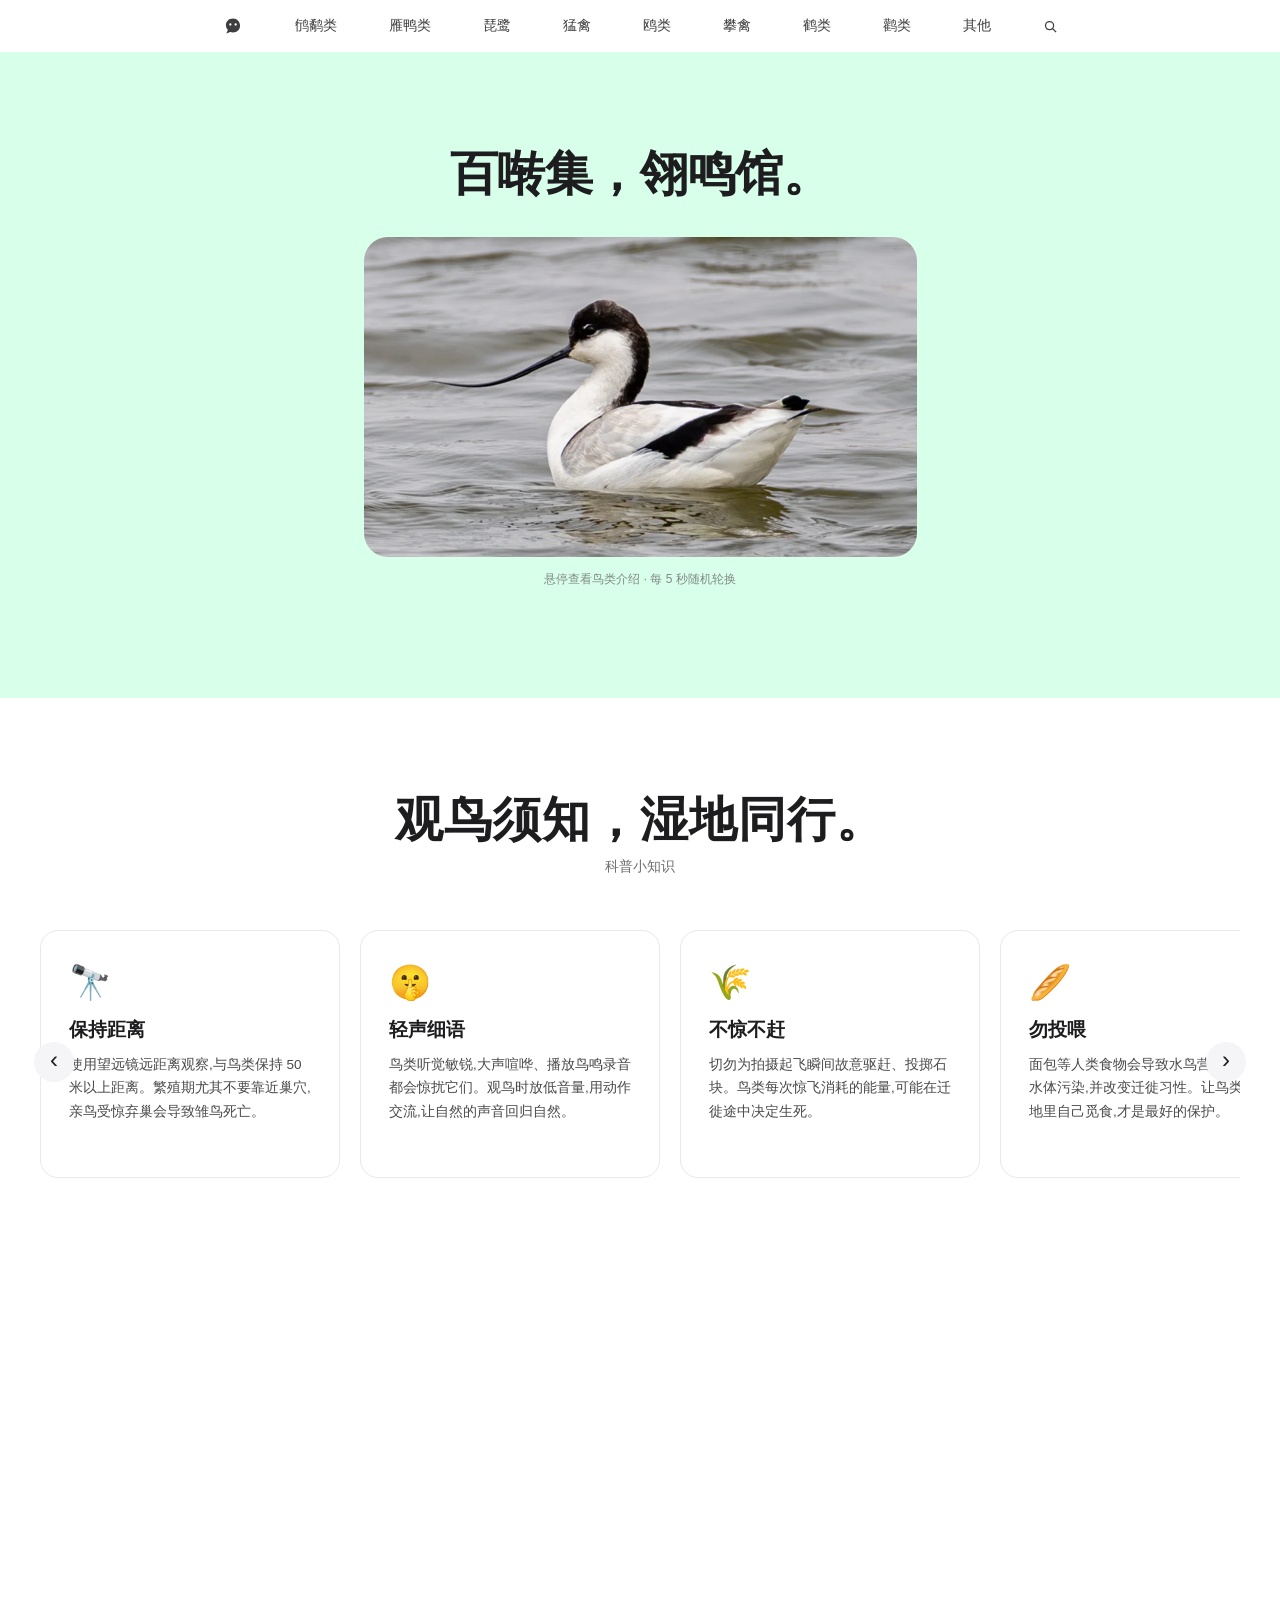
==== index.html @ caaaf02c "新功能:科普卡片可点击跳转,8 个苹果风格详情页 - 每张科普卡片独立详情页(tips/),苹果官网式设计:   深色渐变 Hero、数据卡片、滚动渐显大字陈述、   应该做/不要做对照、相关鸟种展示" ====
<!DOCTYPE html>
<html lang="zh-CN">
<head>
    <meta charset="UTF-8">
    <meta name="viewport" content="width=device-width, initial-scale=1.0">
    <title>翎鸣馆 - 鸟类图鉴</title>
    <link rel="stylesheet" href="style.css">
</head>
<body>
    <!-- 顶部导航:logo(回主页) + 各分类下拉栏 + 搜索 -->
    <nav class="nav">
        <ul class="nav-list">
            <li class="nav-logo">
                <a href="#" id="homeLink" aria-label="回到主页">
                    <svg viewBox="0 0 24 24" width="20" height="20" fill="currentColor" aria-hidden="true">
                        <path d="M12 3C7 3 3.5 6.5 3.5 11c0 2.2.9 4.1 2.4 5.5L4 21l4.6-1.8c1.1.4 2.2.6 3.4.6 5 0 8.5-3.5 8.5-8S17 3 12 3zm-3.2 8.6a1.4 1.4 0 1 1 0-2.8 1.4 1.4 0 0 1 0 2.8zm6.4 0a1.4 1.4 0 1 1 0-2.8 1.4 1.4 0 0 1 0 2.8z"/>
                    </svg>
                </a>
            </li>
            <li class="nav-item has-drop">
                <a href="#">鸻鹬类</a>
                <div class="drop">
                    <div class="drop-cat">鸻形目小型涉禽 · 54 种</div>
                    <a href="#" class="drop-link" data-bird="反嘴鹬">反嘴鹬</a>
                    <a href="#" class="drop-link" data-bird="凤头麦鸡">凤头麦鸡</a>
                </div>
            </li>
            <li class="nav-item has-drop">
                <a href="#">雁鸭类</a>
                <div class="drop">
                    <div class="drop-cat">雁形目鸭科游禽 · 35 种</div>
                    <a href="#" class="drop-link" data-bird="斑头秋沙鸭">斑头秋沙鸭</a>
                    <a href="#" class="drop-link" data-bird="罗纹鸭">罗纹鸭</a>
                    <a href="#" class="drop-link" data-bird="琵嘴鸭">琵嘴鸭</a>
                    <a href="#" class="drop-link" data-bird="小天鹅">小天鹅</a>
                    <a href="#" class="drop-link" data-bird="中华秋沙鸭">中华秋沙鸭</a>
                    <a href="#" class="drop-link" data-bird="花脸鸭">花脸鸭</a>
                    <a href="#" class="drop-link" data-bird="斑嘴鸭">斑嘴鸭</a>
                </div>
            </li>
            <li class="nav-item has-drop">
                <a href="#">琵鹭</a>
                <div class="drop">
                    <div class="drop-cat">鹮科琵鹭属涉禽</div>
                    <a href="#" class="drop-link" data-bird="白琵鹭">白琵鹭</a>
                    <a href="#" class="drop-link" data-bird="黑脸琵鹭">黑脸琵鹭</a>
                </div>
            </li>
            <li class="nav-item has-drop">
                <a href="#">猛禽</a>
                <div class="drop">
                    <div class="drop-cat">隼形目 / 鸮形目掠食性鸟类</div>
                    <a href="#" class="drop-link" data-bird="白腹鹞">白腹鹞</a>
                    <a href="#" class="drop-link" data-bird="黑翅鸢">黑翅鸢</a>
                    <a href="#" class="drop-link" data-bird="红隼">红隼</a>
                </div>
            </li>
            <li class="nav-item has-drop">
                <a href="#">鸥类</a>
                <div class="drop">
                    <div class="drop-cat">鸻形目鸥科 · 18 种</div>
                    <a href="#" class="drop-link" data-bird="海鸥">海鸥</a>
                </div>
            </li>
            <li class="nav-item has-drop">
                <a href="#">攀禽</a>
                <div class="drop">
                    <div class="drop-cat">对趾型足鸟类</div>
                    <a href="#" class="drop-link" data-bird="斑鱼狗">斑鱼狗</a>
                </div>
            </li>
            <li class="nav-item has-drop">
                <a href="#">鹤类</a>
                <div class="drop">
                    <div class="drop-cat">鹤形目鹤科大型涉禽 · 6 种</div>
                    <a href="#" class="drop-link" data-bird="白头鹤">白头鹤</a>
                    <a href="#" class="drop-link" data-bird="灰鹤">灰鹤</a>
                </div>
            </li>
            <li class="nav-item has-drop">
                <a href="#">鹳类</a>
                <div class="drop">
                    <div class="drop-cat">鹳形目鹳科大型涉禽</div>
                    <a href="#" class="drop-link" data-bird="东方白鹳">东方白鹳</a>
                    <a href="#" class="drop-link" data-bird="卷羽鹈鹕">卷羽鹈鹕</a>
                </div>
            </li>
            <li class="nav-item has-drop">
                <a href="#">其他</a>
                <div class="drop">
                    <div class="drop-cat">其他常见鸟类</div>
                    <a href="#" class="drop-link" data-bird="草鹭">草鹭</a>
                    <a href="#" class="drop-link" data-bird="震旦鸦雀">震旦鸦雀</a>
                    <a href="#" class="drop-link" data-bird="黄鹡鸰">黄鹡鸰</a>
                    <a href="#" class="drop-link" data-bird="栗耳鹀">栗耳鹀</a>
                    <a href="#" class="drop-link" data-bird="珠颈斑鸠">珠颈斑鸠</a>
                </div>
            </li>
            <li class="nav-search" id="navSearch">
                <a href="#" aria-label="搜索">
                    <svg viewBox="0 0 24 24" width="15" height="15" fill="none" stroke="currentColor" stroke-width="2" aria-hidden="true">
                        <circle cx="10.5" cy="10.5" r="6.5"/>
                        <line x1="15.5" y1="15.5" x2="21" y2="21"/>
                    </svg>
                </a>
                <div class="search-panel" id="searchPanel">
                    <input type="text" id="searchInput" placeholder="输入鸟名或拼音,如:红隼 / hongsun" autocomplete="off">
                    <div class="search-results" id="searchResults"></div>
                </div>
            </li>
        </ul>
    </nav>

    <!-- Hero:薄荷绿背景 + 标题 + 随机轮换鸟图 -->
    <section class="hero main-content">
        <h1 class="hero-title">百啭集，翎鸣馆。</h1>
        <div class="hero-figure" id="heroFigure">
            <div class="fig-wrap" id="figWrap">
                <img src="" alt="随机轮换的鸟类照片" class="hero-img" id="heroImg">
                <div class="hero-overlay">
                    <p class="bird-name" id="birdName"></p>
                    <p class="bird-latin" id="birdLatin"></p>
                    <p class="bird-desc" id="birdDesc"></p>
                    <p class="bird-call" id="birdCall"></p>
                    <button class="bird-audio" id="birdAudioBtn" hidden>▶ 播放叫声</button>
                </div>
            </div>
            <p class="hero-hint">悬停查看鸟类介绍 · 每 5 秒随机轮换</p>
        </div>
    </section>

    <!-- 科普小知识横向卡片轮播 -->
    <section class="tips main-content">
        <h2 class="tips-title">观鸟须知，湿地同行。</h2>
        <p class="tips-sub">科普小知识</p>
        <div class="tips-carousel-wrap">
            <button class="tips-btn tips-prev" id="tipsPrev" aria-label="上一张">‹</button>
            <div class="tips-carousel" id="tipsCarousel">
                <article class="tip-card" data-tip="distance" tabindex="0" role="link" aria-label="了解保持距离">
                    <div class="tip-emoji">🔭</div>
                    <h3>保持距离</h3>
                    <p>使用望远镜远距离观察,与鸟类保持 50 米以上距离。繁殖期尤其不要靠近巢穴,亲鸟受惊弃巢会导致雏鸟死亡。</p>
                </article>
                <article class="tip-card" data-tip="quiet" tabindex="0" role="link" aria-label="了解轻声细语">
                    <div class="tip-emoji">🤫</div>
                    <h3>轻声细语</h3>
                    <p>鸟类听觉敏锐,大声喧哗、播放鸟鸣录音都会惊扰它们。观鸟时放低音量,用动作交流,让自然的声音回归自然。</p>
                </article>
                <article class="tip-card" data-tip="no-chase" tabindex="0" role="link" aria-label="了解不惊不赶">
                    <div class="tip-emoji">🌾</div>
                    <h3>不惊不赶</h3>
                    <p>切勿为拍摄起飞瞬间故意驱赶、投掷石块。鸟类每次惊飞消耗的能量,可能在迁徙途中决定生死。</p>
                </article>
                <article class="tip-card" data-tip="no-feed" tabindex="0" role="link" aria-label="了解勿投喂">
                    <div class="tip-emoji">🥖</div>
                    <h3>勿投喂</h3>
                    <p>面包等人类食物会导致水鸟营养不良、水体污染,并改变迁徙习性。让鸟类在湿地里自己觅食,才是最好的保护。</p>
                </article>
                <article class="tip-card" data-tip="habitat" tabindex="0" role="link" aria-label="了解守护栖息地">
                    <div class="tip-emoji">🌸</div>
                    <h3>守护栖息地</h3>
                    <p>湿地是"地球之肾",全球超 40% 鸟类依赖湿地生存。不进入封闭保育区、不采摘水生植物、不留垃圾,栖息地安好,鸟才有家。</p>
                </article>
                <article class="tip-card" data-tip="flash" tabindex="0" role="link" aria-label="了解闪光灯慎用">
                    <div class="tip-emoji">📷</div>
                    <h3>闪光灯慎用</h3>
                    <p>夜间或昏暗环境对夜行性鸟类慎用闪光灯,强光会暂时致盲鸟类,使其撞上障碍物或被天敌捕获。</p>
                </article>
                <article class="tip-card" data-tip="timing" tabindex="0" role="link" aria-label="了解选对时间">
                    <div class="tip-emoji">📅</div>
                    <h3>选对时间</h3>
                    <p>清晨日出后与傍晚日落前是观鸟黄金时段,鸟类觅食活跃。东滩湿地春秋两季候鸟迁徙过境,种类最丰富。</p>
                </article>
                <article class="tip-card" data-tip="record" tabindex="0" role="link" aria-label="了解记录分享">
                    <div class="tip-emoji">📚</div>
                    <h3>记录分享</h3>
                    <p>随身携带图鉴或记录 App,记下鸟种、数量与环境。公民观鸟记录是科研保护的重要数据来源,你的每一次记录都有价值。</p>
                </article>
            </div>
            <button class="tips-btn tips-next" id="tipsNext" aria-label="下一张">›</button>
        </div>
    </section>

    <main class="content">
    </main>

    <script src="script.js"></script>
</body>
</html>
---- style.css ----
/* ===== 全局 ===== */
* {
    margin: 0;
    padding: 0;
    box-sizing: border-box;
}

body {
    font-family: "SF Pro Display", "SF Pro SC", "Helvetica Neue", "PingFang SC", "Microsoft YaHei", sans-serif;
    background: #fff;
    color: #1d1d1f;
    -webkit-font-smoothing: antialiased;
}

ul {
    list-style: none;
}

a {
    text-decoration: none;
    color: inherit;
}

/* ===== 顶部导航 ===== */
.nav {
    background: #fff;
    position: sticky;
    top: 0;
    z-index: 100;
    height: 52px;
    display: flex;
    align-items: center;
    justify-content: center;
}

.nav-list {
    display: flex;
    align-items: center;
    gap: 0;
    height: 100%;
}

.nav-list li a {
    display: flex;
    align-items: center;
    padding: 0 26px;
    height: 100%;
    font-size: 14px;
    color: #1d1d1f;
    opacity: 0.85;
    transition: opacity 0.2s;
    white-space: nowrap;
}

.nav-list li a:hover {
    opacity: 1;
}

.nav-logo a {
    padding: 0 22px;
}

.nav-logo svg {
    display: block;
}

.nav-search a {
    padding: 0 20px;
}

/* ===== 鸟种搜索面板 ===== */
.nav-search {
    position: relative;
}

.search-panel {
    position: absolute;
    top: 100%;
    right: 0;
    width: 320px;
    background: rgba(255, 255, 255, 0.92);
    backdrop-filter: blur(20px);
    -webkit-backdrop-filter: blur(20px);
    border-radius: 0 0 18px 18px;
    box-shadow: 0 12px 32px rgba(0, 0, 0, 0.12);
    opacity: 0;
    visibility: hidden;
    transform: translateY(-8px);
    pointer-events: none;
    transition: opacity 0.3s ease, transform 0.3s ease, visibility 0.3s ease;
    overflow: hidden;
    z-index: 60;
}

.nav-search.open .search-panel {
    opacity: 1;
    visibility: visible;
    transform: translateY(0);
    pointer-events: auto;
}

.search-panel input {
    width: 100%;
    box-sizing: border-box;
    border: none;
    outline: none;
    padding: 14px 18px;
    font-size: 14px;
    font-family: inherit;
    color: #1d1d1f;
    background: transparent;
    border-bottom: 1px solid rgba(0, 0, 0, 0.08);
}

.search-panel input::placeholder {
    color: #86868b;
    font-size: 12px;
}

.search-results {
    max-height: 320px;
    overflow-y: auto;
    padding: 6px;
}

.search-link {
    display: flex;
    align-items: center;
    gap: 12px;
    padding: 8px 12px;
    border-radius: 10px;
    text-decoration: none;
    color: #1d1d1f;
    font-size: 14px;
    transition: background 0.2s ease;
}

.search-link:hover {
    background: #d8ffea;
}

.search-link img {
    width: 44px;
    height: 44px;
    object-fit: cover;
    border-radius: 8px;
    background: #f5f5f7;
}

.search-link em {
    display: block;
    font-style: italic;
    font-size: 11px;
    color: #86868b;
    font-weight: 400;
    margin-top: 1px;
}

.search-empty {
    padding: 18px;
    text-align: center;
    font-size: 12px;
    color: #86868b;
}

/* 触屏/小屏:面板右对齐不超出屏幕 */
@media (max-width: 640px) {
    .search-panel {
        width: 86vw;
        right: -40px;
    }
}

/* ===== 导航下拉栏 ===== */
.nav-item {
    position: relative;
}

/* 打开下拉栏时给主页内容加高斯模糊 */
body.dropdown-open .main-content {
    filter: blur(14px);
}

.main-content {
    transition: filter 0.35s ease;
}

.drop {
    position: absolute;
    top: 100%;
    left: 50%;
    /* 下拉动画:从上方缩放弹出 + 弹性缓动 */
    transform: translateX(-50%) translateY(-10px) scaleY(0.9);
    transform-origin: top center;
    background: #fff;
    border-radius: 14px;
    box-shadow: 0 12px 40px rgba(0, 0, 0, 0.14);
    min-width: 168px;
    padding: 10px 6px;
    opacity: 0;
    visibility: hidden;
    transition: opacity 0.32s cubic-bezier(0.34, 1.56, 0.64, 1),
                transform 0.32s cubic-bezier(0.34, 1.56, 0.64, 1),
                visibility 0.32s;
    z-index: 200;
    text-align: left;
}

.nav-item:hover .drop,
.nav-item:focus-within .drop {
    opacity: 1;
    visibility: visible;
    transform: translateX(-50%) translateY(6px) scaleY(1);
}

.drop-cat {
    font-size: 11px;
    color: #6e6e73;
    padding: 6px 14px 8px;
    border-bottom: 1px solid #e8e8ed;
    margin-bottom: 6px;
    white-space: nowrap;
}

.drop-link {
    display: block;
    padding: 8px 14px;
    font-size: 13px;
    color: #1d1d1f;
    border-radius: 8px;
    transition: background 0.15s, color 0.15s;
    white-space: nowrap;
}

/* 下拉展开时菜单项逐个错落淡入 */
.nav-item:hover .drop-link,
.nav-item:focus-within .drop-link {
    animation: dropItemIn 0.4s cubic-bezier(0.34, 1.56, 0.64, 1) both;
}
.nav-item:hover .drop-link:nth-child(2),
.nav-item:focus-within .drop-link:nth-child(2) { animation-delay: 0.05s; }
.nav-item:hover .drop-link:nth-child(3),
.nav-item:focus-within .drop-link:nth-child(3) { animation-delay: 0.1s; }
.nav-item:hover .drop-link:nth-child(4),
.nav-item:focus-within .drop-link:nth-child(4) { animation-delay: 0.15s; }
.nav-item:hover .drop-link:nth-child(5),
.nav-item:focus-within .drop-link:nth-child(5) { animation-delay: 0.2s; }
.nav-item:hover .drop-link:nth-child(6),
.nav-item:focus-within .drop-link:nth-child(6) { animation-delay: 0.25s; }
.nav-item:hover .drop-link:nth-child(7),
.nav-item:focus-within .drop-link:nth-child(7) { animation-delay: 0.3s; }

@keyframes dropItemIn {
    from {
        opacity: 0;
        transform: translateY(-6px);
    }
    to {
        opacity: 1;
        transform: translateY(0);
    }
}

.drop-link:hover {
    background: #d8ffea;
    color: #1d7a4a;
    text-decoration: none;
}

/* ===== 科普小知识横向卡片轮播 ===== */
.tips {
    padding: 90px 0 110px;
    overflow: hidden;
}

.tips-title {
    text-align: center;
    font-size: clamp(30px, 4.5vw, 48px);
    font-weight: 700;
    letter-spacing: 0.02em;
    margin-bottom: 6px;
}

.tips-sub {
    text-align: center;
    font-size: 14px;
    color: #6e6e73;
    margin-bottom: 44px;
}

.tips-carousel-wrap {
    position: relative;
    max-width: 1200px;
    margin: 0 auto;
}

.tips-carousel {
    display: flex;
    gap: 20px;
    overflow-x: auto;
    scroll-snap-type: x mandatory;
    scroll-behavior: smooth;
    padding: 10px 48px 26px;
    scrollbar-width: none; /* Firefox */
    -webkit-overflow-scrolling: touch;
}

.tips-carousel::-webkit-scrollbar {
    display: none;
}

.tip-card {
    scroll-snap-align: start;
    flex: 0 0 300px;
    background: #fff;
    border: 1px solid #e8e8ed;
    border-radius: 18px;
    padding: 34px 28px 30px;
    transition: transform 0.35s ease, box-shadow 0.35s ease, border-color 0.35s ease;
    /* 兜底:emoji 动画无论如何不会超出卡片 */
    overflow: hidden;
    cursor: pointer;
    position: relative;
}

/* 可点击提示:右下角"了解更多 ›" */
.tip-card::after {
    content: "了解更多 ›";
    position: absolute;
    right: 22px;
    bottom: 18px;
    font-size: 12px;
    color: #06c;
    opacity: 0;
    transform: translateX(6px);
    transition: opacity 0.3s ease, transform 0.3s ease;
}

.tip-card:hover::after,
.tip-card.active::after {
    opacity: 1;
    transform: translateX(0);
}

.tip-card:hover {
    transform: translateY(-6px);
    box-shadow: 0 18px 44px rgba(0, 0, 0, 0.10);
    border-color: #b8ecc9;
}

.tip-emoji {
    font-size: 34px;
    line-height: 1;
    margin-bottom: 18px;
}

.tip-card h3 {
    font-size: 19px;
    font-weight: 600;
    margin-bottom: 10px;
    color: #1d1d1f;
}

.tip-card p {
    font-size: 13.5px;
    line-height: 1.75;
    color: #494949;
}

/* 所有科普卡片:悬停时 emoji 右移变大,标题左移变大 400ms */
/* :hover 与 .active(JS驱动)双通道,确保效果必触发 */
.tip-card h3 {
    transition: transform 0.4s ease;
    transform-origin: left center;
}

.tip-card:hover h3,
.tip-card.active h3 {
    transform: translateX(-14px) scale(1.3);
}

.tip-emoji {
    font-size: 34px;
    line-height: 1;
    margin-bottom: 18px;
    transition: transform 0.4s ease, font-size 0.4s ease;
    display: inline-block;
}

.tip-card:hover .tip-emoji,
.tip-card.active .tip-emoji {
    /* 右移+放大,留足字形余量,绝不超出卡片(卡片另有 overflow:hidden 兜底) */
    transform: translateX(140px) scale(1.35);
}

/* 左右切换按钮 */
.tips-btn {
    position: absolute;
    top: 50%;
    transform: translateY(-50%);
    width: 40px;
    height: 40px;
    border-radius: 50%;
    border: none;
    background: #f5f5f7;
    color: #1d1d1f;
    font-size: 24px;
    line-height: 1;
    cursor: pointer;
    z-index: 10;
    transition: background 0.2s, color 0.2s, transform 0.2s;
    display: flex;
    align-items: center;
    justify-content: center;
    padding-bottom: 4px;
}

.tips-btn:hover {
    background: #d8ffea;
    color: #1d7a4a;
}

.tips-prev {
    left: -6px;
}

.tips-next {
    right: -6px;
}

/* ===== Hero:薄荷绿区块 ===== */
.hero {
    background: #d8ffea;
    text-align: center;
    padding: 96px 24px 110px;
    overflow: hidden;
}

.hero-title {
    font-size: clamp(32px, 4.4vw, 48px);
    font-weight: 600;
    letter-spacing: -0.01em;
    line-height: 1.1;
    color: #1d1d1f;
}

.hero-figure {
    margin-top: 36px;
    display: flex;
    flex-direction: column;
    align-items: center;
    position: relative;
}

.hero-img {
    width: clamp(260px, 34vw, 400px);
    height: auto;
    /* 完整显示整只鸟,不裁切 */
    object-fit: contain;
    display: block;
    border-radius: 24px;
    transition: transform 0.5s ease, opacity 0.5s ease;
    /* 淡入淡出轮换 */
    opacity: 0;
    background: #fff;
}

.hero-img.loaded {
    opacity: 1;
}

/* ===== 悬停特效:放大 + 降透明度 + 显示介绍 ===== */
.hero-figure .fig-wrap {
    position: relative;
    /* 放大留白:给 scale 留出空间,鸟头/尾不会被裁 */
    padding: 16px;
    margin: -16px;
    cursor: pointer;
}

.fig-wrap .hero-img {
    width: 100%;
}

.fig-wrap:hover .hero-img {
    transform: scale(1.08);
    opacity: 0.25;
}

.hero-overlay {
    position: absolute;
    inset: 0;
    display: flex;
    flex-direction: column;
    justify-content: center;
    align-items: center;
    /* 四边等距 */
    padding: 22px;
    text-align: center;
    opacity: 0;
    transition: opacity 0.45s ease;
    pointer-events: none;
}

.fig-wrap:hover .hero-overlay {
    opacity: 1;
}

.bird-name {
    font-size: 20px;
    font-weight: 600;
    color: #1d1d1f;
}

.bird-latin {
    font-size: 11px;
    font-style: italic;
    color: #6e6e73;
    margin-top: 2px;
}

.bird-desc {
    font-size: 12px;
    color: #3a3a3c;
    line-height: 1.5;
    margin-top: 10px;
}

.bird-call {
    margin-top: 10px;
    font-size: 12px;
    font-weight: 600;
    color: #1d7a4a;
    background: rgba(255, 255, 255, 0.75);
    border-radius: 999px;
    padding: 4px 12px;
    white-space: nowrap;
}

.bird-audio {
    margin-top: 10px;
    font-size: 12px;
    font-weight: 600;
    color: #fff;
    background: #1d7a4a;
    border: none;
    border-radius: 999px;
    padding: 5px 16px;
    cursor: pointer;
    pointer-events: auto;
    transition: background 0.2s;
    white-space: nowrap;
}

.bird-audio:hover {
    background: #16603b;
}

.hero-hint {
    margin-top: 14px;
    font-size: 12px;
    color: #6e6e73;
    opacity: 0.8;
}

/* ===== 下方内容区(当前留白) ===== */
.content {
    background: #fff;
    min-height: 300px;
}

/* ===== 响应式 ===== */
@media (max-width: 900px) {
    .nav-list li a {
        padding: 0 14px;
        font-size: 12px;
    }

    .nav-logo a {
        padding: 0 10px;
    }
}

/* 触屏设备:无 hover,改为点按图片展开/收起介绍浮层 */
@media (hover: none) {
    .fig-wrap.touched .hero-img {
        transform: scale(1.08);
        opacity: 0.25;
    }

    .fig-wrap.touched .hero-overlay {
        opacity: 1;
        pointer-events: auto;
    }
}

@media (max-width: 640px) {
    /* 小屏收纳部分导航项 */
    .nav-list li:nth-child(n+7):nth-child(-n+10) {
        display: none;
    }

    .hero {
        padding: 64px 20px 72px;
    }
}
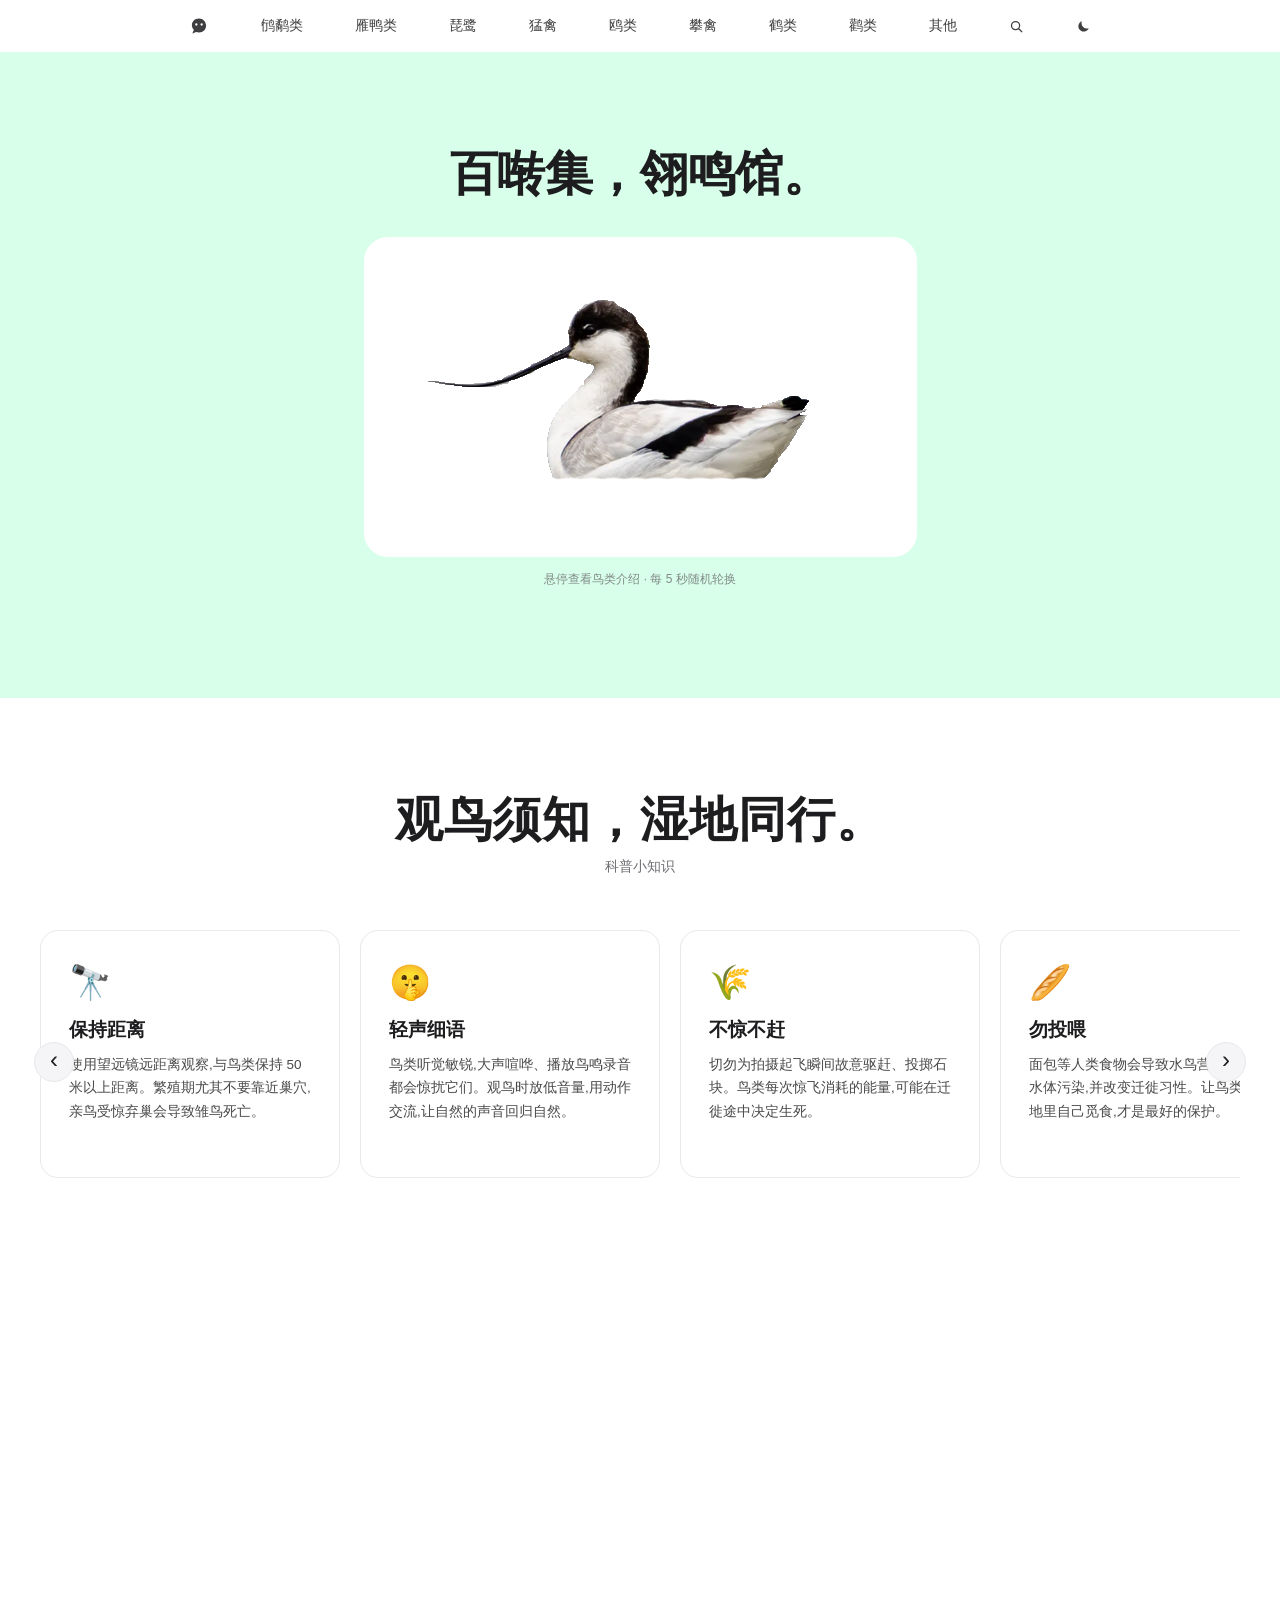
==== commit cbbaa223: "新功能:暗色模式一键切换 - 导航栏新增月亮/太阳图标按钮,点击切换深浅配色 - 颜色全部抽成 CSS 变量:暗色下深底#1b1b1f+深绿hero+暗卡片 - 首次访问跟随系统 prefers-co" ====
--- a/index.html
+++ b/index.html
@@ -4,6 +4,7 @@
     <meta charset="UTF-8">
     <meta name="viewport" content="width=device-width, initial-scale=1.0">
     <title>翎鸣馆 - 鸟类图鉴</title>
+    <meta name="color-scheme" content="light dark">
     <link rel="stylesheet" href="style.css">
 </head>
 <body>
@@ -107,6 +108,17 @@
                     <input type="text" id="searchInput" placeholder="输入鸟名或拼音,如:红隼 / hongsun" autocomplete="off">
                     <div class="search-results" id="searchResults"></div>
                 </div>
+            </li>
+            <li class="nav-theme">
+                <a href="#" id="themeToggle" aria-label="切换深浅配色">
+                    <svg class="icon-moon" viewBox="0 0 24 24" width="15" height="15" fill="currentColor" aria-hidden="true">
+                        <path d="M20.3 14.6A8.5 8.5 0 0 1 9.4 3.7 8.5 8.5 0 1 0 20.3 14.6z"/>
+                    </svg>
+                    <svg class="icon-sun" viewBox="0 0 24 24" width="15" height="15" fill="none" stroke="currentColor" stroke-width="2" aria-hidden="true">
+                        <circle cx="12" cy="12" r="4"/>
+                        <path d="M12 2v2m0 16v2M4.9 4.9l1.4 1.4m11.4 11.4 1.4 1.4M2 12h2m16 0h2M4.9 19.1l1.4-1.4M17.7 6.3l1.4-1.4"/>
+                    </svg>
+                </a>
             </li>
         </ul>
     </nav>
--- a/style.css
+++ b/style.css
@@ -7,9 +7,55 @@
 
 body {
     font-family: "SF Pro Display", "SF Pro SC", "Helvetica Neue", "PingFang SC", "Microsoft YaHei", sans-serif;
-    background: #fff;
-    color: #1d1d1f;
+    background: var(--bg);
+    color: var(--text);
     -webkit-font-smoothing: antialiased;
+    transition: background 0.35s ease, color 0.35s ease;
+}
+
+/* ===== 深浅配色变量(暗色模式一键切换) ===== */
+body {
+    --bg: #fff;
+    --text: #1d1d1f;
+    --text-2: #494949;
+    --text-3: #6e6e73;
+    --text-dim: #86868b;
+    --card: #fff;
+    --card-border: #e8e8ed;
+    --hero-bg: #d8ffea;
+    --accent: #06c;
+    --green: #1d7a4a;
+    --green-bg: #d8ffea;
+    --green-bg-hover: #c2f5d8;
+    --chip-bg: rgba(255, 255, 255, 0.75);
+    --panel-bg: rgba(255, 255, 255, 0.92);
+    --input-border: rgba(0, 0, 0, 0.08);
+    --btn-bg: #f5f5f7;
+    --img-bg: #fff;
+    --shadow: rgba(0, 0, 0, 0.12);
+    color-scheme: light;
+}
+
+body.dark {
+    --bg: #1b1b1f;
+    --text: #f5f5f7;
+    --text-2: #d6d6da;
+    --text-3: #a1a1a6;
+    --text-dim: #86868b;
+    --card: #2a2a30;
+    --card-border: #3a3a40;
+    --hero-bg: #123528;
+    --accent: #4aa8ff;
+    --green: #5ee39a;
+    --green-bg: #1d4a35;
+    --green-bg-hover: #256046;
+    --chip-bg: rgba(20, 40, 30, 0.8);
+    --panel-bg: rgba(38, 38, 44, 0.94);
+    --input-border: rgba(255, 255, 255, 0.12);
+    --btn-bg: #3a3a40;
+    --img-bg: #2a2a30;
+    --shadow: rgba(0, 0, 0, 0.5);
+    color-scheme: dark;
 }
 
 ul {
@@ -23,7 +69,7 @@
 
 /* ===== 顶部导航 ===== */
 .nav {
-    background: #fff;
+    background: var(--bg);
     position: sticky;
     top: 0;
     z-index: 100;
@@ -46,7 +92,7 @@
     padding: 0 26px;
     height: 100%;
     font-size: 14px;
-    color: #1d1d1f;
+    color: var(--text);
     opacity: 0.85;
     transition: opacity 0.2s;
     white-space: nowrap;
@@ -78,11 +124,11 @@
     top: 100%;
     right: 0;
     width: 320px;
-    background: rgba(255, 255, 255, 0.92);
+    background: var(--panel-bg);
     backdrop-filter: blur(20px);
     -webkit-backdrop-filter: blur(20px);
     border-radius: 0 0 18px 18px;
-    box-shadow: 0 12px 32px rgba(0, 0, 0, 0.12);
+    box-shadow: 0 12px 32px var(--shadow);
     opacity: 0;
     visibility: hidden;
     transform: translateY(-8px);
@@ -107,13 +153,13 @@
     padding: 14px 18px;
     font-size: 14px;
     font-family: inherit;
-    color: #1d1d1f;
+    color: var(--text);
     background: transparent;
-    border-bottom: 1px solid rgba(0, 0, 0, 0.08);
+    border-bottom: 1px solid var(--input-border);
 }
 
 .search-panel input::placeholder {
-    color: #86868b;
+    color: var(--text-dim);
     font-size: 12px;
 }
 
@@ -130,13 +176,13 @@
     padding: 8px 12px;
     border-radius: 10px;
     text-decoration: none;
-    color: #1d1d1f;
+    color: var(--text);
     font-size: 14px;
     transition: background 0.2s ease;
 }
 
 .search-link:hover {
-    background: #d8ffea;
+    background: var(--green-bg);
 }
 
 .search-link img {
@@ -144,14 +190,14 @@
     height: 44px;
     object-fit: cover;
     border-radius: 8px;
-    background: #f5f5f7;
+    background: var(--img-bg);
 }
 
 .search-link em {
     display: block;
     font-style: italic;
     font-size: 11px;
-    color: #86868b;
+    color: var(--text-dim);
     font-weight: 400;
     margin-top: 1px;
 }
@@ -160,7 +206,7 @@
     padding: 18px;
     text-align: center;
     font-size: 12px;
-    color: #86868b;
+    color: var(--text-dim);
 }
 
 /* 触屏/小屏:面板右对齐不超出屏幕 */
@@ -192,9 +238,9 @@
     /* 下拉动画:从上方缩放弹出 + 弹性缓动 */
     transform: translateX(-50%) translateY(-10px) scaleY(0.9);
     transform-origin: top center;
-    background: #fff;
+    background: var(--card);
     border-radius: 14px;
-    box-shadow: 0 12px 40px rgba(0, 0, 0, 0.14);
+    box-shadow: 0 12px 40px var(--shadow);
     min-width: 168px;
     padding: 10px 6px;
     opacity: 0;
@@ -215,9 +261,9 @@
 
 .drop-cat {
     font-size: 11px;
-    color: #6e6e73;
+    color: var(--text-3);
     padding: 6px 14px 8px;
-    border-bottom: 1px solid #e8e8ed;
+    border-bottom: 1px solid var(--card-border);
     margin-bottom: 6px;
     white-space: nowrap;
 }
@@ -226,7 +272,7 @@
     display: block;
     padding: 8px 14px;
     font-size: 13px;
-    color: #1d1d1f;
+    color: var(--text);
     border-radius: 8px;
     transition: background 0.15s, color 0.15s;
     white-space: nowrap;
@@ -262,9 +308,35 @@
 }
 
 .drop-link:hover {
-    background: #d8ffea;
-    color: #1d7a4a;
+    background: var(--green-bg);
+    color: var(--green);
     text-decoration: none;
+}
+
+/* ===== 主题切换按钮 ===== */
+.nav-theme a {
+    display: flex;
+    align-items: center;
+    padding: 0 16px;
+    height: 100%;
+    opacity: 0.85;
+    transition: opacity 0.2s, transform 0.3s ease;
+}
+
+.nav-theme a:hover {
+    opacity: 1;
+    transform: rotate(-20deg);
+}
+
+/* 浅色模式显示月亮(点击进入暗色);暗色模式显示太阳 */
+.nav-theme .icon-sun { display: none; }
+
+body.dark .nav-theme .icon-moon { display: none; }
+body.dark .nav-theme .icon-sun { display: block; }
+
+/* 太阳图标悬停时旋转 */
+body.dark .nav-theme a:hover {
+    transform: rotate(90deg);
 }
 
 /* ===== 科普小知识横向卡片轮播 ===== */
@@ -284,7 +356,7 @@
 .tips-sub {
     text-align: center;
     font-size: 14px;
-    color: #6e6e73;
+    color: var(--text-3);
     margin-bottom: 44px;
 }
 
@@ -312,11 +384,11 @@
 .tip-card {
     scroll-snap-align: start;
     flex: 0 0 300px;
-    background: #fff;
-    border: 1px solid #e8e8ed;
+    background: var(--card);
+    border: 1px solid var(--card-border);
     border-radius: 18px;
     padding: 34px 28px 30px;
-    transition: transform 0.35s ease, box-shadow 0.35s ease, border-color 0.35s ease;
+    transition: transform 0.35s ease, box-shadow 0.35s ease, border-color 0.35s ease, background 0.35s ease;
     /* 兜底:emoji 动画无论如何不会超出卡片 */
     overflow: hidden;
     cursor: pointer;
@@ -330,7 +402,7 @@
     right: 22px;
     bottom: 18px;
     font-size: 12px;
-    color: #06c;
+    color: var(--accent);
     opacity: 0;
     transform: translateX(6px);
     transition: opacity 0.3s ease, transform 0.3s ease;
@@ -344,8 +416,8 @@
 
 .tip-card:hover {
     transform: translateY(-6px);
-    box-shadow: 0 18px 44px rgba(0, 0, 0, 0.10);
-    border-color: #b8ecc9;
+    box-shadow: 0 18px 44px var(--shadow);
+    border-color: var(--green);
 }
 
 .tip-emoji {
@@ -358,13 +430,13 @@
     font-size: 19px;
     font-weight: 600;
     margin-bottom: 10px;
-    color: #1d1d1f;
+    color: var(--text);
 }
 
 .tip-card p {
     font-size: 13.5px;
     line-height: 1.75;
-    color: #494949;
+    color: var(--text-2);
 }
 
 /* 所有科普卡片:悬停时 emoji 右移变大,标题左移变大 400ms */
@@ -401,9 +473,9 @@
     width: 40px;
     height: 40px;
     border-radius: 50%;
-    border: none;
-    background: #f5f5f7;
-    color: #1d1d1f;
+    border: 1px solid var(--card-border);
+    background: var(--btn-bg);
+    color: var(--text);
     font-size: 24px;
     line-height: 1;
     cursor: pointer;
@@ -416,8 +488,8 @@
 }
 
 .tips-btn:hover {
-    background: #d8ffea;
-    color: #1d7a4a;
+    background: var(--green-bg);
+    color: var(--green);
 }
 
 .tips-prev {
@@ -430,10 +502,11 @@
 
 /* ===== Hero:薄荷绿区块 ===== */
 .hero {
-    background: #d8ffea;
+    background: var(--hero-bg);
     text-align: center;
     padding: 96px 24px 110px;
     overflow: hidden;
+    transition: background 0.35s ease;
 }
 
 .hero-title {
@@ -441,7 +514,7 @@
     font-weight: 600;
     letter-spacing: -0.01em;
     line-height: 1.1;
-    color: #1d1d1f;
+    color: var(--text);
 }
 
 .hero-figure {
@@ -462,7 +535,7 @@
     transition: transform 0.5s ease, opacity 0.5s ease;
     /* 淡入淡出轮换 */
     opacity: 0;
-    background: #fff;
+    background: var(--img-bg);
 }
 
 .hero-img.loaded {
@@ -509,19 +582,19 @@
 .bird-name {
     font-size: 20px;
     font-weight: 600;
-    color: #1d1d1f;
+    color: var(--text);
 }
 
 .bird-latin {
     font-size: 11px;
     font-style: italic;
-    color: #6e6e73;
+    color: var(--text-3);
     margin-top: 2px;
 }
 
 .bird-desc {
     font-size: 12px;
-    color: #3a3a3c;
+    color: var(--text-2);
     line-height: 1.5;
     margin-top: 10px;
 }
@@ -530,8 +603,8 @@
     margin-top: 10px;
     font-size: 12px;
     font-weight: 600;
-    color: #1d7a4a;
-    background: rgba(255, 255, 255, 0.75);
+    color: var(--green);
+    background: var(--chip-bg);
     border-radius: 999px;
     padding: 4px 12px;
     white-space: nowrap;
@@ -556,16 +629,25 @@
     background: #16603b;
 }
 
+/* 暗色下播放按钮提亮 */
+body.dark .bird-audio {
+    background: #2e9e64;
+}
+
+body.dark .bird-audio:hover {
+    background: #38b874;
+}
+
 .hero-hint {
     margin-top: 14px;
     font-size: 12px;
-    color: #6e6e73;
+    color: var(--text-3);
     opacity: 0.8;
 }
 
 /* ===== 下方内容区(当前留白) ===== */
 .content {
-    background: #fff;
+    background: var(--bg);
     min-height: 300px;
 }
 
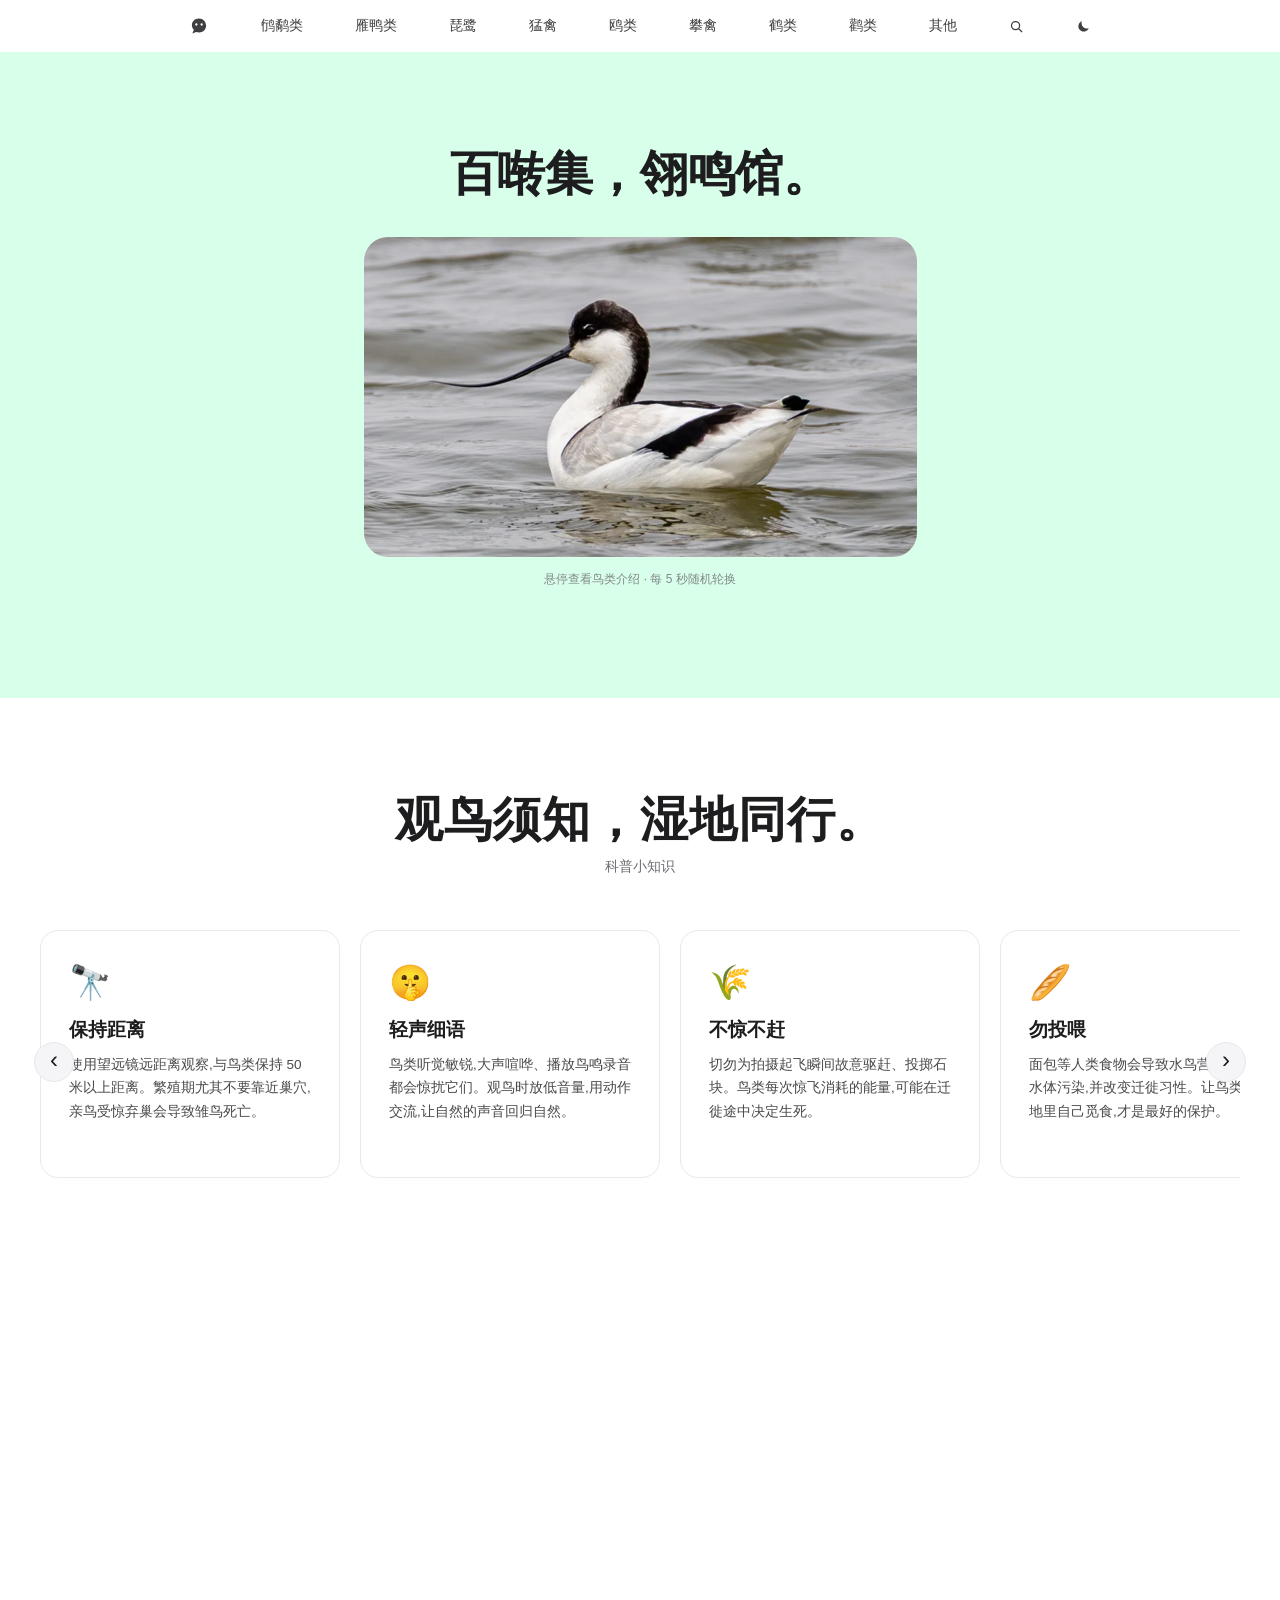
==== commit b31bc60f: "暗色模式覆盖全站:鸟种详情页+8个科普详情页接入 - 新增 theme.js 共享切换逻辑,三页通用,localStorage 偏好全站同步 - bird.html 抽 CSS 变量,暗色下深底+暗卡" ====
--- a/index.html
+++ b/index.html
@@ -196,6 +196,8 @@
     <main class="content">
     </main>
 
+    <script src="theme.js"></script>
     <script src="script.js"></script>
+    <script>initThemeToggle('themeToggle');</script>
 </body>
 </html>
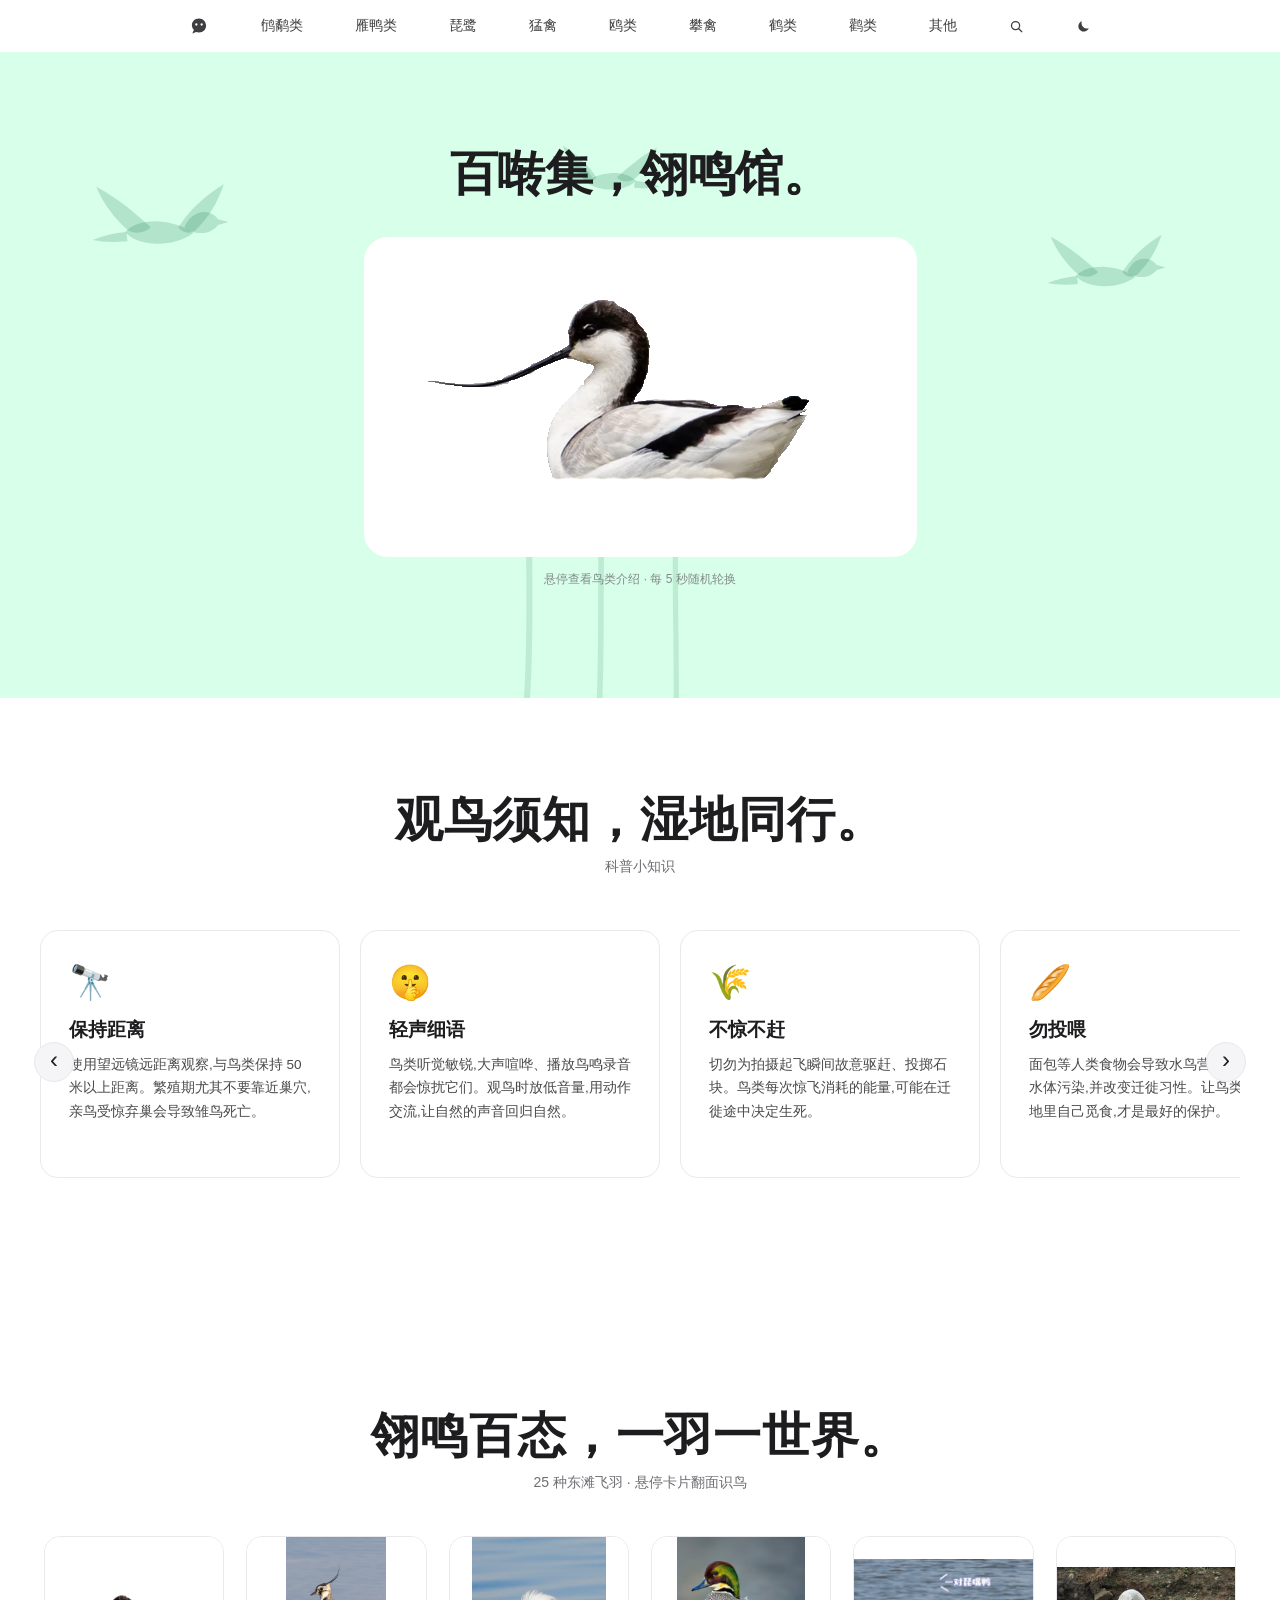
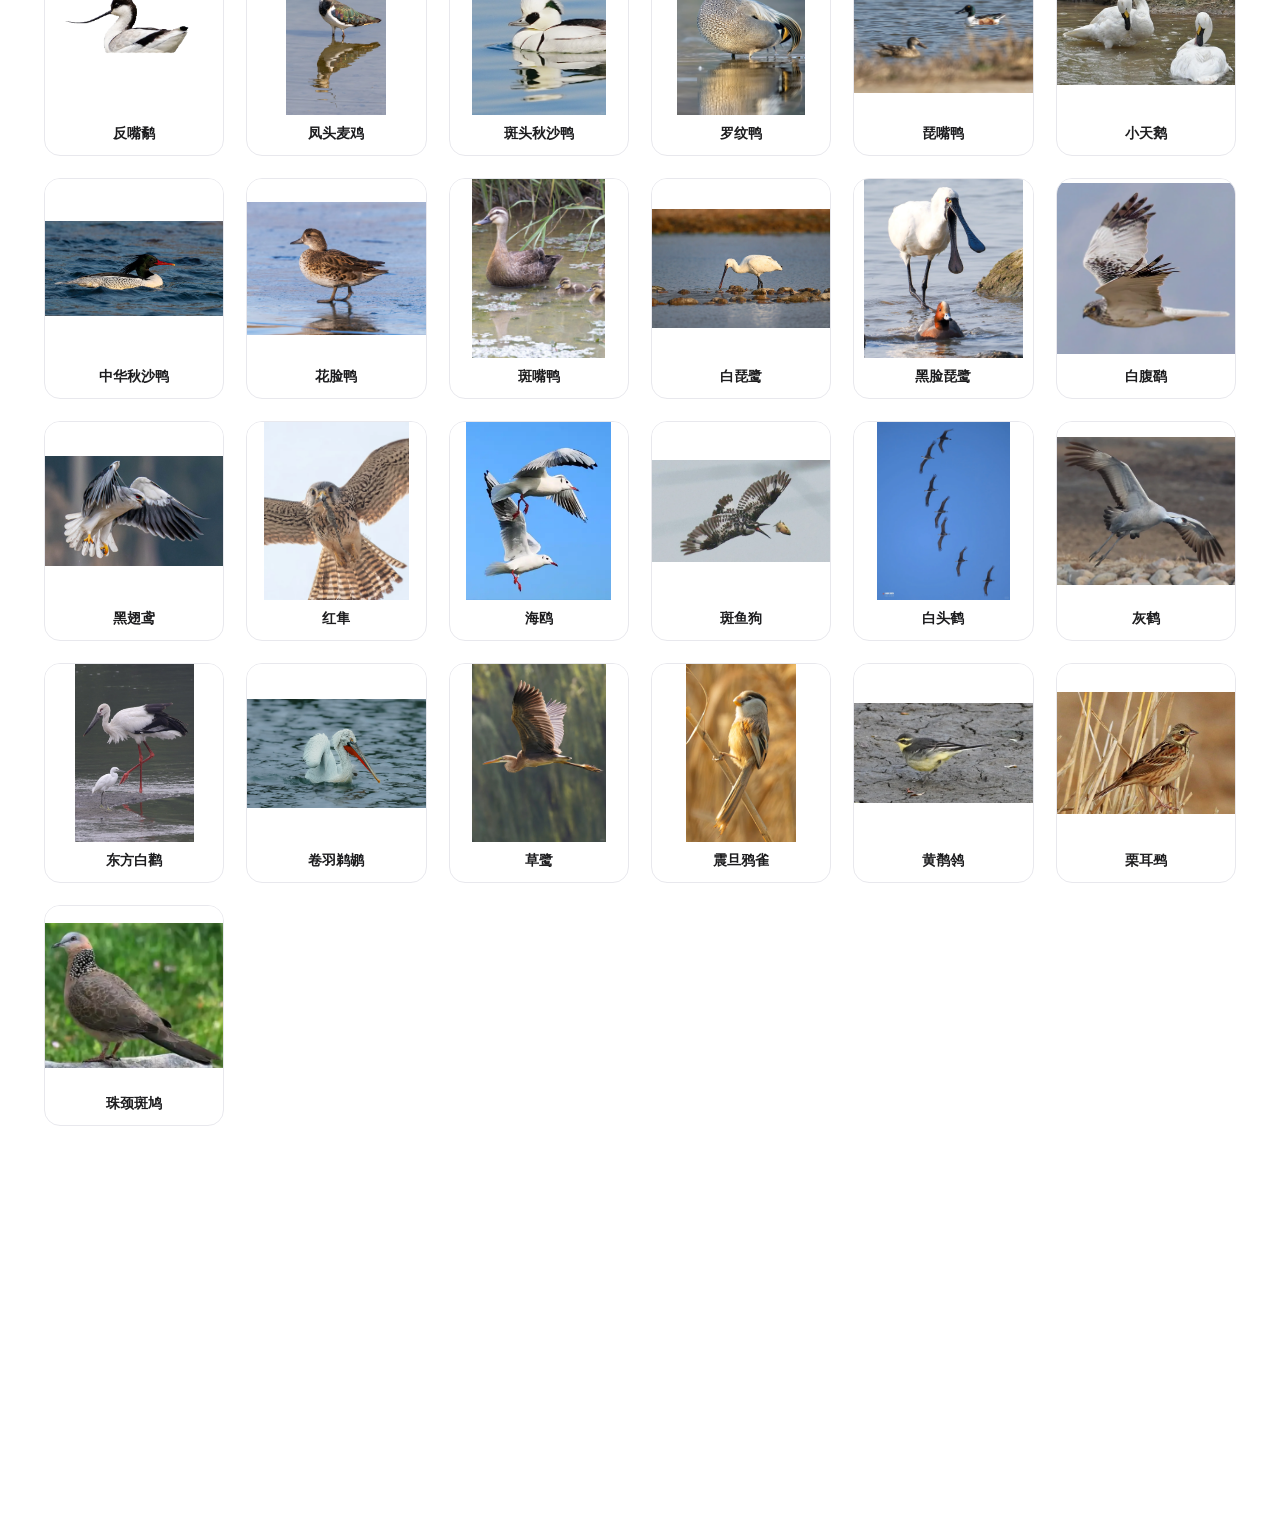
==== commit ba75e8e9: "新增三大交互功能:3D 鸟类卡片墙、hero 视差滚动、鸟图卡倾斜扫光 1. 翎鸣百态 3D 卡片墙(index.html/script.js/style.css):科普卡片区后新增区块,动态生成全部" ====
--- a/index.html
+++ b/index.html
@@ -125,6 +125,90 @@
 
     <!-- Hero:薄荷绿背景 + 标题 + 随机轮换鸟图 -->
     <section class="hero main-content">
+        <!-- 视差装饰三层(纯 SVG 剪影,不使用图片资源):
+             远景芦苇 0.15x / 中景水鸟 0.35x / 近景蒲草 0.6x,滚动时近快远慢 -->
+        <div class="hero-deco hero-deco--far" aria-hidden="true">
+            <svg viewBox="0 0 1440 320" preserveAspectRatio="xMidYMax slice" focusable="false">
+                <g fill="var(--deco-far)" stroke="var(--deco-far)" stroke-linecap="round">
+                    <!-- 左侧芦苇丛 -->
+                    <path d="M50,320 C54,268 46,224 58,168" fill="none" stroke-width="3"/>
+                    <ellipse cx="59" cy="153" rx="4" ry="15" transform="rotate(10 59 153)" stroke="none"/>
+                    <path d="M84,320 C90,240 78,168 94,82" fill="none" stroke-width="3.2"/>
+                    <ellipse cx="96" cy="64" rx="5" ry="18" transform="rotate(12 96 64)" stroke="none"/>
+                    <path d="M124,320 C128,252 120,196 132,128" fill="none" stroke-width="3"/>
+                    <ellipse cx="134" cy="110" rx="4.5" ry="17" transform="rotate(10 134 110)" stroke="none"/>
+                    <path d="M162,320 C164,262 160,214 168,158" fill="none" stroke-width="2.8"/>
+                    <ellipse cx="169" cy="142" rx="4" ry="15" transform="rotate(8 169 142)" stroke="none"/>
+                    <path d="M198,320 C198,272 196,236 202,192" fill="none" stroke-width="2.6"/>
+                    <ellipse cx="203" cy="177" rx="3.6" ry="13" transform="rotate(7 203 177)" stroke="none"/>
+                    <!-- 中部矮芦苇(衬在鸟图后方) -->
+                    <path d="M664,320 C668,258 660,214 672,152" fill="none" stroke-width="3"/>
+                    <ellipse cx="674" cy="137" rx="4.2" ry="15" transform="rotate(9 674 137)" stroke="none"/>
+                    <path d="M700,320 C702,264 698,224 706,178" fill="none" stroke-width="2.8"/>
+                    <ellipse cx="707" cy="163" rx="4" ry="14" transform="rotate(8 707 163)" stroke="none"/>
+                    <path d="M738,320 C738,272 736,240 740,204" fill="none" stroke-width="2.6"/>
+                    <ellipse cx="741" cy="191" rx="3.6" ry="12" transform="rotate(6 741 191)" stroke="none"/>
+                    <!-- 右侧芦苇丛 -->
+                    <path d="M1204,320 C1210,240 1198,170 1214,86" fill="none" stroke-width="3.2"/>
+                    <ellipse cx="1216" cy="68" rx="5" ry="18" transform="rotate(12 1216 68)" stroke="none"/>
+                    <path d="M1248,320 C1252,252 1244,194 1256,126" fill="none" stroke-width="3"/>
+                    <ellipse cx="1258" cy="108" rx="4.4" ry="16" transform="rotate(10 1258 108)" stroke="none"/>
+                    <path d="M1290,320 C1292,262 1288,214 1296,158" fill="none" stroke-width="2.8"/>
+                    <ellipse cx="1297" cy="142" rx="4" ry="15" transform="rotate(8 1297 142)" stroke="none"/>
+                    <path d="M1326,320 C1326,274 1324,240 1330,200" fill="none" stroke-width="2.6"/>
+                    <ellipse cx="1331" cy="186" rx="3.6" ry="13" transform="rotate(7 1331 186)" stroke="none"/>
+                    <path d="M1362,320 C1364,270 1360,234 1368,184" fill="none" stroke-width="2.6"/>
+                    <ellipse cx="1369" cy="169" rx="3.6" ry="13" transform="rotate(8 1369 169)" stroke="none"/>
+                </g>
+            </svg>
+        </div>
+        <div class="hero-deco hero-deco--mid" aria-hidden="true">
+            <svg viewBox="0 0 1440 640" preserveAspectRatio="xMidYMid slice" focusable="false">
+                <g fill="var(--deco-mid)">
+                    <!-- 飞行水鸟剪影:身体 + 头嘴 + 双翼 + 尾 -->
+                    <g transform="translate(150,130) scale(1.15)">
+                        <path d="M52,42 C58,35 70,32 82,33 C94,34 104,38 111,43 C101,50 88,53 76,52 C64,51 56,47 52,42 Z"/>
+                        <path d="M103,38 C106,31 111,26 118,25 C124,24 129,27 132,31 L141,33.5 L132,36 C129,40 124,43 118,43 C111,43 106,41 103,38 Z"/>
+                        <path d="M74,38 C62,27 46,13 27,3 C33,17 42,30 55,41 C62,44 69,43 74,38 Z"/>
+                        <path d="M98,38 C106,25 120,11 137,1 C132,16 124,30 112,41 C107,44 101,43 98,38 Z"/>
+                        <path d="M53,42 C43,43 33,45 24,49 C33,51 43,51 54,50 Z"/>
+                    </g>
+                    <!-- 中间一只朝左飞 -->
+                    <g transform="translate(760,92) scale(-0.85,0.85)">
+                        <path d="M52,42 C58,35 70,32 82,33 C94,34 104,38 111,43 C101,50 88,53 76,52 C64,51 56,47 52,42 Z"/>
+                        <path d="M103,38 C106,31 111,26 118,25 C124,24 129,27 132,31 L141,33.5 L132,36 C129,40 124,43 118,43 C111,43 106,41 103,38 Z"/>
+                        <path d="M74,38 C62,27 46,13 27,3 C33,17 42,30 55,41 C62,44 69,43 74,38 Z"/>
+                        <path d="M98,38 C106,25 120,11 137,1 C132,16 124,30 112,41 C107,44 101,43 98,38 Z"/>
+                        <path d="M53,42 C43,43 33,45 24,49 C33,51 43,51 54,50 Z"/>
+                    </g>
+                    <g transform="translate(1100,180) scale(1)">
+                        <path d="M52,42 C58,35 70,32 82,33 C94,34 104,38 111,43 C101,50 88,53 76,52 C64,51 56,47 52,42 Z"/>
+                        <path d="M103,38 C106,31 111,26 118,25 C124,24 129,27 132,31 L141,33.5 L132,36 C129,40 124,43 118,43 C111,43 106,41 103,38 Z"/>
+                        <path d="M74,38 C62,27 46,13 27,3 C33,17 42,30 55,41 C62,44 69,43 74,38 Z"/>
+                        <path d="M98,38 C106,25 120,11 137,1 C132,16 124,30 112,41 C107,44 101,43 98,38 Z"/>
+                        <path d="M53,42 C43,43 33,45 24,49 C33,51 43,51 54,50 Z"/>
+                    </g>
+                </g>
+            </svg>
+        </div>
+        <div class="hero-deco hero-deco--near" aria-hidden="true">
+            <svg viewBox="0 0 1440 400" preserveAspectRatio="xMidYMax slice" focusable="false">
+                <g fill="var(--deco-near)" stroke="var(--deco-near)" stroke-linecap="round">
+                    <!-- 左下蒲草丛:粗茎 + 棒状穗 + 草叶 -->
+                    <path d="M64,400 C74,300 60,216 80,104" fill="none" stroke-width="8"/>
+                    <rect x="68" y="36" width="23" height="66" rx="11" transform="rotate(7 79 69)" stroke="none"/>
+                    <path d="M112,400 C118,318 108,258 122,178" fill="none" stroke-width="7"/>
+                    <rect x="113" y="118" width="19" height="57" rx="9" transform="rotate(6 122 146)" stroke="none"/>
+                    <path d="M152,400 C164,322 158,262 176,198 C170,268 168,334 162,400 Z" stroke="none"/>
+                    <!-- 右下蒲草丛 -->
+                    <path d="M1382,400 C1372,296 1386,222 1364,108" fill="none" stroke-width="8"/>
+                    <rect x="1352" y="40" width="23" height="68" rx="11" transform="rotate(-7 1364 74)" stroke="none"/>
+                    <path d="M1324,400 C1318,314 1328,252 1314,172" fill="none" stroke-width="7"/>
+                    <rect x="1305" y="112" width="19" height="58" rx="9" transform="rotate(-6 1314 141)" stroke="none"/>
+                    <path d="M1268,400 C1258,330 1266,272 1250,216 C1260,282 1258,344 1258,400 Z" stroke="none"/>
+                </g>
+            </svg>
+        </div>
         <h1 class="hero-title">百啭集，翎鸣馆。</h1>
         <div class="hero-figure" id="heroFigure">
             <div class="fig-wrap" id="figWrap">
@@ -193,6 +277,15 @@
         </div>
     </section>
 
+    <!-- 翎鸣百态:3D 鸟类卡片墙(script.js 动态生成全部鸟种,悬停翻面) -->
+    <section class="wall main-content" id="wall-section">
+        <h2 class="tips-title wall-title">翎鸣百态，一羽一世界。</h2>
+        <p class="tips-sub wall-sub">25 种东滩飞羽 · 悬停卡片翻面识鸟</p>
+        <div class="wall-stage">
+            <div class="wall-grid" id="wallGrid"></div>
+        </div>
+    </section>
+
     <main class="content">
     </main>
 
--- a/style.css
+++ b/style.css
@@ -3,6 +3,23 @@
     margin: 0;
     padding: 0;
     box-sizing: border-box;
+}
+
+/* ===== 主题切换圆形扩散动画(View Transitions) =====
+   theme.js 驱动 clip-path 圆形从按钮位置扩散 + 边缘过冲回弹。
+   这里关掉默认的交叉淡入,让圆形遮罩成为唯一过渡。 */
+::view-transition-old(root),
+::view-transition-new(root) {
+    animation: none;
+    mix-blend-mode: normal;
+}
+
+::view-transition-old(root) {
+    z-index: 1;
+}
+
+::view-transition-new(root) {
+    z-index: 9999;
 }
 
 body {
@@ -314,18 +331,31 @@
 }
 
 /* ===== 主题切换按钮 ===== */
+/* 主题切换按钮:悬停放大 + 光晕,月亮歪头、太阳自转 */
 .nav-theme a {
     display: flex;
     align-items: center;
+    justify-content: center;
     padding: 0 16px;
     height: 100%;
     opacity: 0.85;
-    transition: opacity 0.2s, transform 0.3s ease;
+    border-radius: 50%;
+    transition: opacity 0.25s ease, transform 0.35s cubic-bezier(0.34, 1.56, 0.64, 1),
+                box-shadow 0.35s ease, background 0.25s ease;
+}
+
+.nav-theme a svg {
+    transition: transform 0.45s cubic-bezier(0.34, 1.56, 0.64, 1);
 }
 
 .nav-theme a:hover {
     opacity: 1;
-    transform: rotate(-20deg);
+    transform: scale(1.25);
+}
+
+/* 月亮:悬停歪头小转 */
+.nav-theme a:hover .icon-moon {
+    transform: rotate(-30deg);
 }
 
 /* 浅色模式显示月亮(点击进入暗色);暗色模式显示太阳 */
@@ -334,9 +364,9 @@
 body.dark .nav-theme .icon-moon { display: none; }
 body.dark .nav-theme .icon-sun { display: block; }
 
-/* 太阳图标悬停时旋转 */
-body.dark .nav-theme a:hover {
-    transform: rotate(90deg);
+/* 太阳:悬停自转一圈 */
+body.dark .nav-theme a:hover .icon-sun {
+    transform: rotate(180deg);
 }
 
 /* ===== 科普小知识横向卡片轮播 ===== */
@@ -686,3 +716,170 @@
         padding: 64px 20px 72px;
     }
 }
+
+/* ===== Hero 视差装饰层(script.js 驱动滚动视差) ===== */
+.hero {
+    position: relative;
+    /* 剪影配色:浅色墨绿 / 暗色亮薄荷绿,跟随主题切换 */
+    --deco-far: rgba(29, 122, 74, 0.14);
+    --deco-mid: rgba(29, 122, 74, 0.20);
+    --deco-near: rgba(29, 122, 74, 0.26);
+}
+
+body.dark .hero {
+    --deco-far: rgba(94, 227, 154, 0.10);
+    --deco-mid: rgba(94, 227, 154, 0.16);
+    --deco-near: rgba(94, 227, 154, 0.22);
+}
+
+.hero-deco {
+    position: absolute;
+    inset: 0;
+    z-index: 1;               /* 背景之上、文字之下 */
+    pointer-events: none;      /* 不挡任何交互 */
+    will-change: transform;
+}
+
+.hero-deco svg {
+    position: absolute;
+    inset: 0;
+    width: 100%;
+    height: 100%;
+    display: block;
+}
+
+/* 文字与鸟图始终在装饰层之上 */
+.hero-title,
+.hero-figure {
+    position: relative;
+    z-index: 2;
+}
+
+/* ===== 翎鸣百态:3D 鸟类卡片墙 ===== */
+.wall {
+    padding: 90px 0 110px;
+    overflow: hidden; /* 卡片翻面 3D 溢出时不产生横向滚动条 */
+}
+
+.wall-stage {
+    /* 整面墙的透视:鼠标移动时墙体在 script.js 里做 ±4° 倾斜 */
+    perspective: 1200px;
+    max-width: 1240px;
+    margin: 0 auto;
+    padding: 0 24px;
+}
+
+.wall-grid {
+    display: grid;
+    grid-template-columns: repeat(auto-fill, minmax(176px, 1fr));
+    gap: 22px;
+    transform-style: preserve-3d;
+    will-change: transform;
+}
+
+/* 单卡:preserve-3d + 悬停绕 Y 轴翻面 */
+.wall-card {
+    position: relative;
+    display: block;
+    transform-style: preserve-3d;
+    transition: transform 0.6s cubic-bezier(0.4, 0.1, 0.2, 1);
+}
+
+.wall-card:hover,
+.wall-card:focus-visible {
+    transform: rotateY(180deg);
+}
+
+/* 正反面:背面朝前隐藏(backface-visibility),圆角边框统一 */
+.wall-face {
+    backface-visibility: hidden;
+    -webkit-backface-visibility: hidden;
+    border: 1px solid var(--card-border);
+    background: var(--card);
+    border-radius: 16px;
+    overflow: hidden;
+}
+
+/* 正面:鸟图 + 鸟名(撑起卡片高度) */
+.wall-front {
+    display: flex;
+    flex-direction: column;
+}
+
+.wall-front img {
+    width: 100%;
+    aspect-ratio: 1 / 1;
+    object-fit: contain;   /* 完整显示整只鸟,不裁切 */
+    background: var(--img-bg);
+    display: block;
+}
+
+.wall-name {
+    padding: 10px 12px 12px;
+    font-size: 13.5px;
+    font-weight: 600;
+    text-align: center;
+    color: var(--text);
+}
+
+/* 背面:拉丁学名(斜体) + 分类徽章 + 简介 + 查看详情 */
+.wall-back {
+    position: absolute;
+    inset: 0;
+    transform: rotateY(180deg);
+    display: flex;
+    flex-direction: column;
+    padding: 14px;
+}
+
+.wall-latin {
+    font-style: italic;
+    font-size: 11px;
+    color: var(--text-3);
+}
+
+.wall-badge {
+    align-self: flex-start;
+    margin-top: 7px;
+    font-size: 10.5px;
+    color: var(--green);
+    background: var(--green-bg);
+    border-radius: 999px;
+    padding: 2px 9px;
+}
+
+.wall-desc {
+    margin-top: 9px;
+    font-size: 11.5px;
+    line-height: 1.65;
+    color: var(--text-2);
+    flex: 1;
+}
+
+.wall-more {
+    margin-top: auto;
+    font-size: 12px;
+    font-weight: 600;
+    color: var(--accent);
+}
+
+/* 手机端:关闭墙体倾斜与翻面,退化为简单网格,点击直接跳详情 */
+@media (max-width: 767px) {
+    .wall-stage {
+        perspective: none;
+    }
+
+    .wall-grid {
+        transform: none !important; /* 覆盖 JS 写入的行内倾斜 */
+        transform-style: flat;
+    }
+
+    .wall-card:hover,
+    .wall-card:focus-visible {
+        transform: none;
+    }
+
+    .wall-back {
+        display: none;
+    }
+}
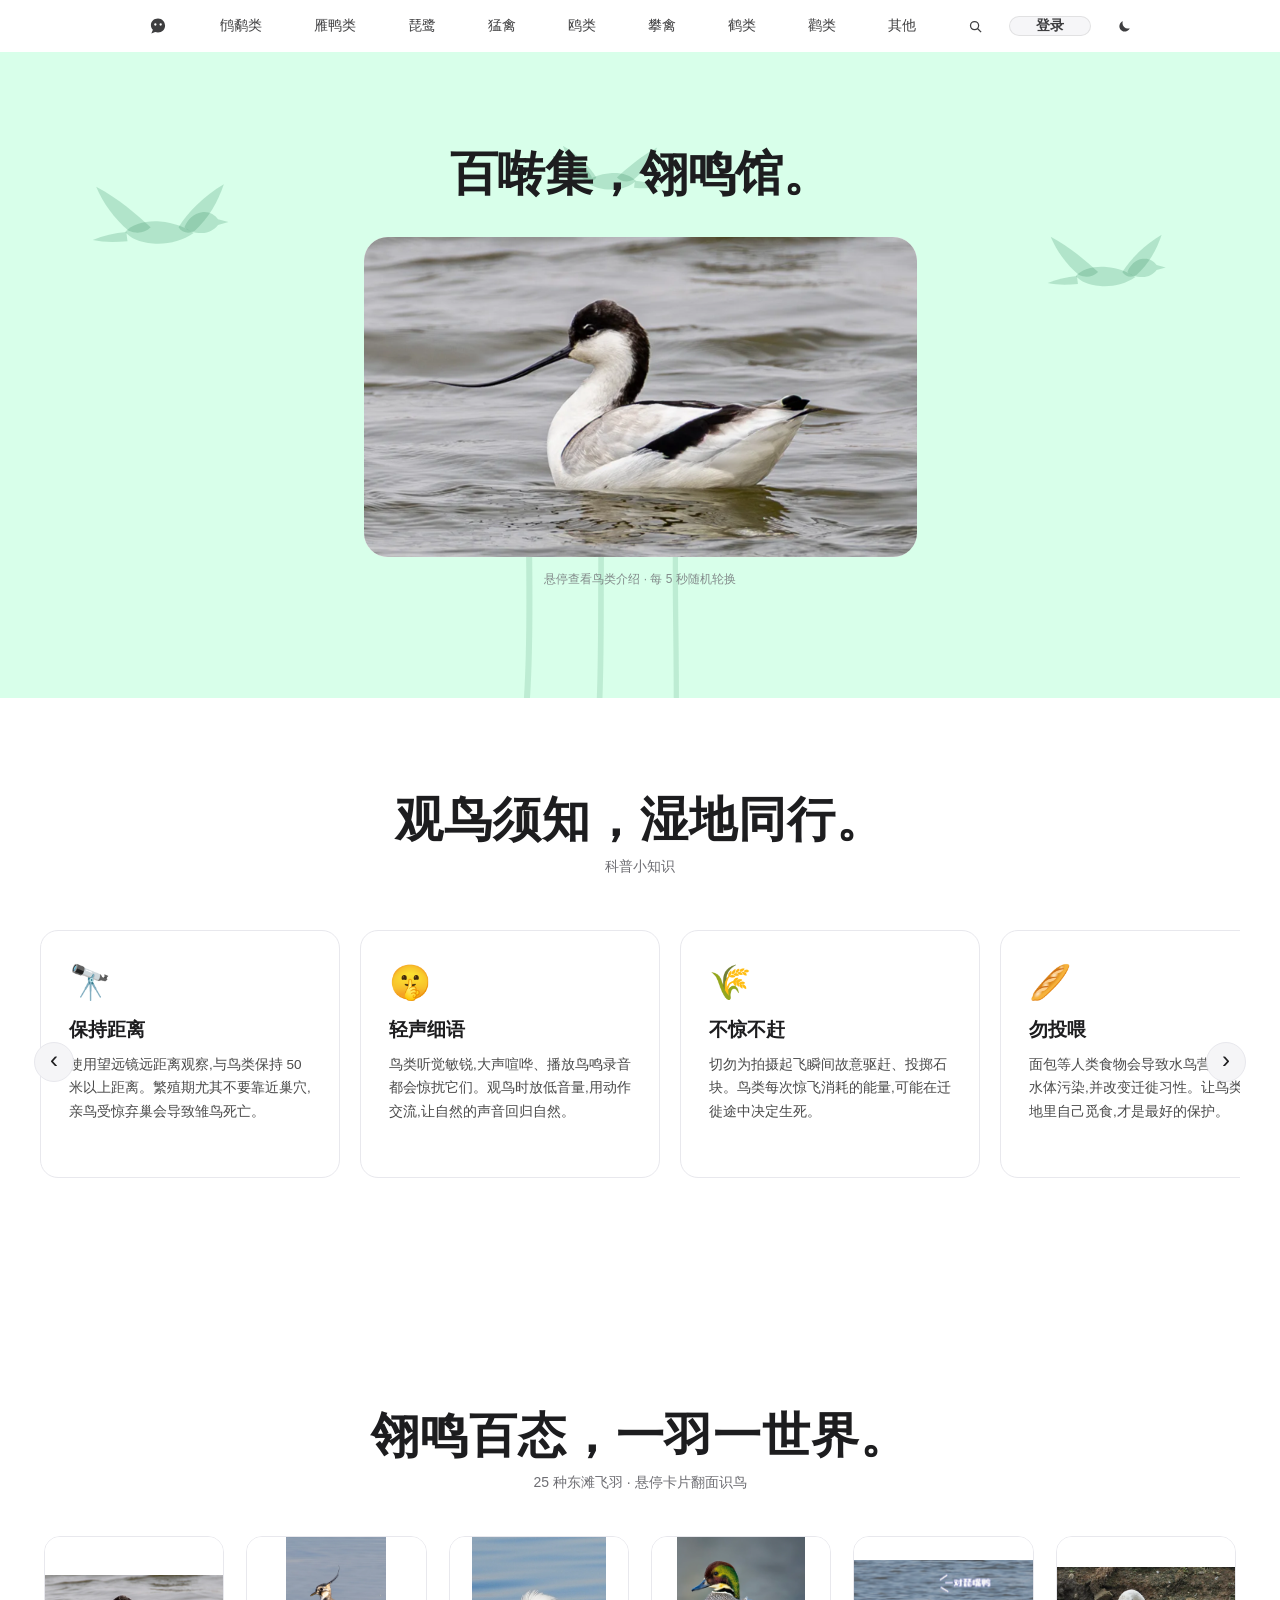
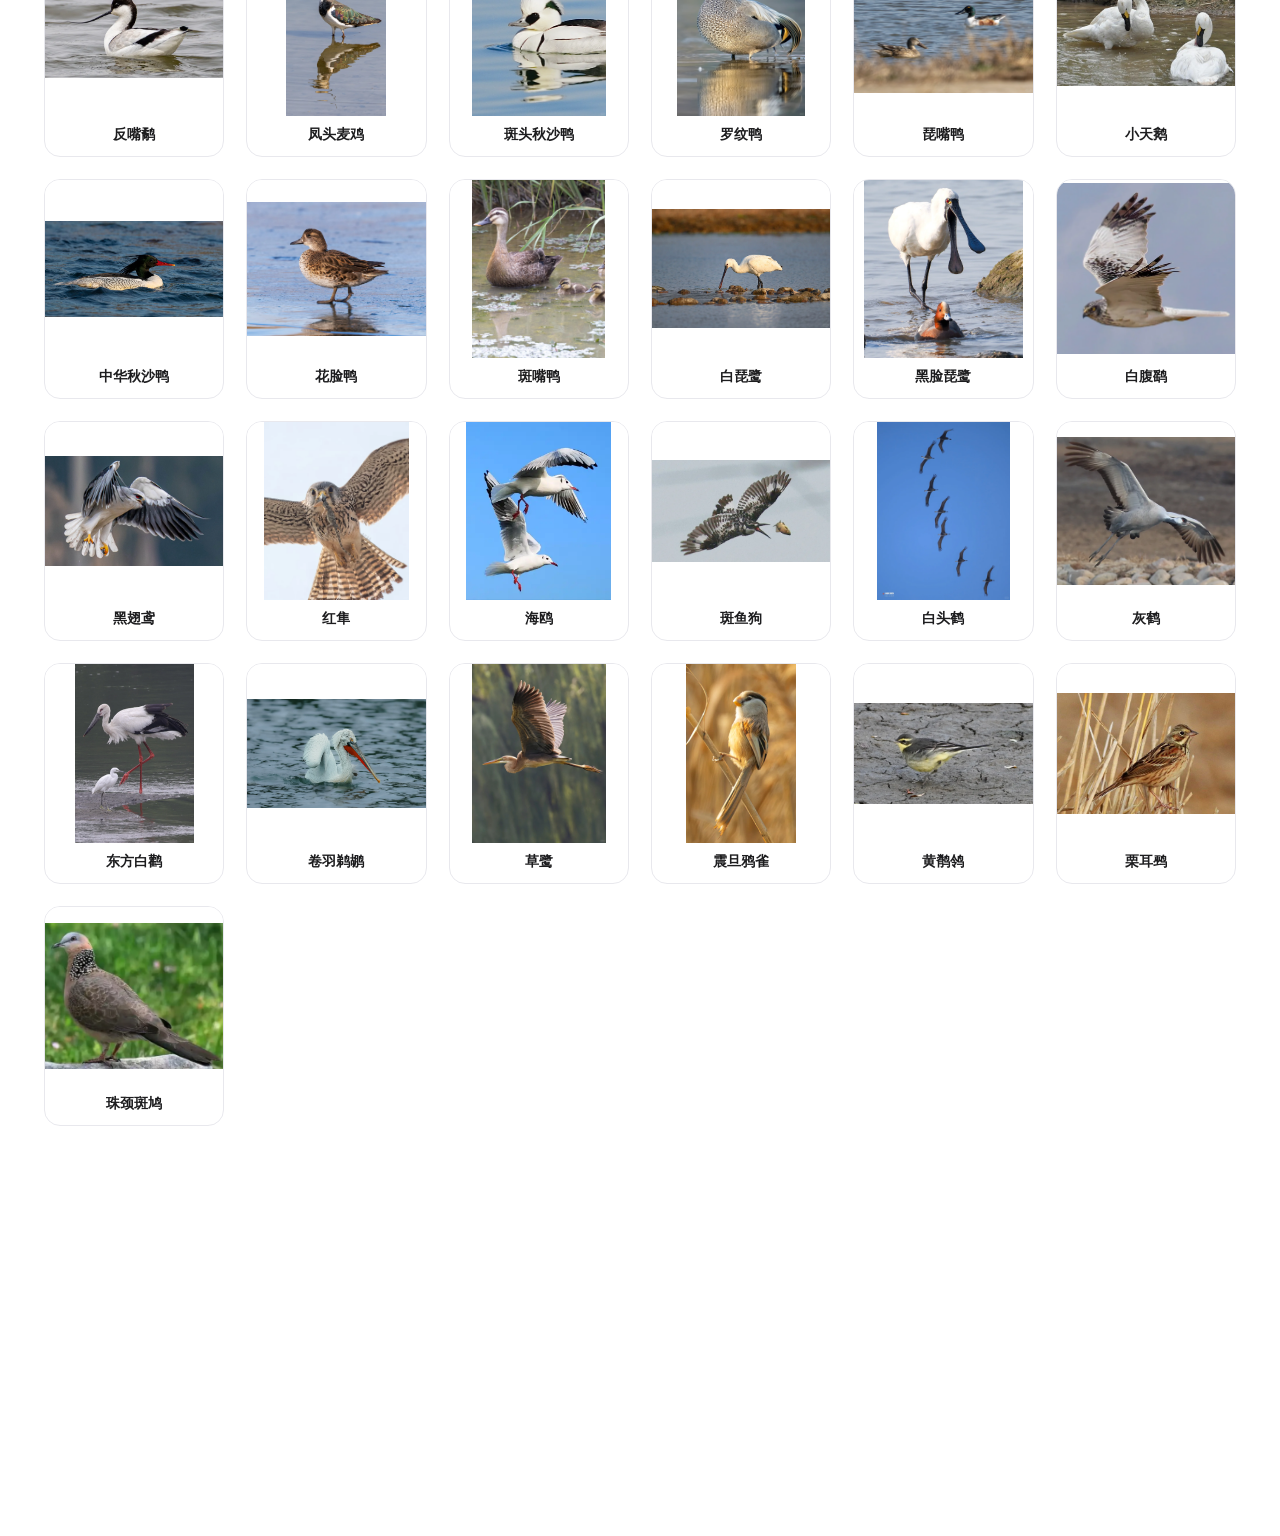
==== commit d767115d: "feat: 自建登录系统(注册/登录/会话Cookie)+登录弹窗,观鸟打卡云同步接入登录态" ====
--- a/index.html
+++ b/index.html
@@ -292,5 +292,6 @@
     <script src="theme.js"></script>
     <script src="script.js"></script>
     <script>initThemeToggle('themeToggle');</script>
+    <script src="auth.js"></script>
 </body>
 </html>
--- a/style.css
+++ b/style.css
@@ -50,6 +50,7 @@
     --btn-bg: #f5f5f7;
     --img-bg: #fff;
     --shadow: rgba(0, 0, 0, 0.12);
+    --feather: rgba(70, 110, 90, 0.32);  /* 羽毛拖尾:浅色模式用墨绿半透明 */
     color-scheme: light;
 }
 
@@ -72,6 +73,7 @@
     --btn-bg: #3a3a40;
     --img-bg: #2a2a30;
     --shadow: rgba(0, 0, 0, 0.5);
+    --feather: rgba(174, 230, 200, 0.25);  /* 羽毛拖尾:暗色模式用亮薄荷绿半透明 */
     color-scheme: dark;
 }
 
@@ -762,8 +764,6 @@
 }
 
 .wall-stage {
-    /* 整面墙的透视:鼠标移动时墙体在 script.js 里做 ±4° 倾斜 */
-    perspective: 1200px;
     max-width: 1240px;
     margin: 0 auto;
     padding: 0 24px;
@@ -773,8 +773,6 @@
     display: grid;
     grid-template-columns: repeat(auto-fill, minmax(176px, 1fr));
     gap: 22px;
-    transform-style: preserve-3d;
-    will-change: transform;
 }
 
 /* 单卡:preserve-3d + 悬停绕 Y 轴翻面 */
@@ -883,3 +881,42 @@
         display: none;
     }
 }
+
+/* ===== 鼠标羽毛拖尾 ===== */
+.feather-trail {
+    position: fixed;
+    left: -100px;
+    top: -100px;
+    width: 10px;
+    height: 10px;
+    margin: -5px 0 0 -5px;      /* 以鼠标点为中心 */
+    pointer-events: none;      /* 不挡任何点击 */
+    z-index: 9999;
+    color: var(--feather);
+    opacity: 0;
+}
+
+.feather-trail svg {
+    width: 100%;
+    height: 100%;
+    display: block;
+}
+
+/* 掉毛动画:淡入 → 沿随机方向轻飘 + 微转 → 淡出消失(约 1.05s) */
+.feather-trail.fly {
+    animation: feather-fly 1.05s ease-out forwards;
+}
+
+@keyframes feather-fly {
+    0% {
+        opacity: 0;
+        transform: translate(0, 0) rotate(var(--fr, 0deg)) scale(var(--fs, 0.7));
+    }
+    15% {
+        opacity: 1;
+    }
+    100% {
+        opacity: 0;
+        transform: translate(var(--fdx, 0px), var(--fdy, 30px)) rotate(calc(var(--fr, 0deg) + 40deg)) scale(var(--fs, 0.7));
+    }
+}
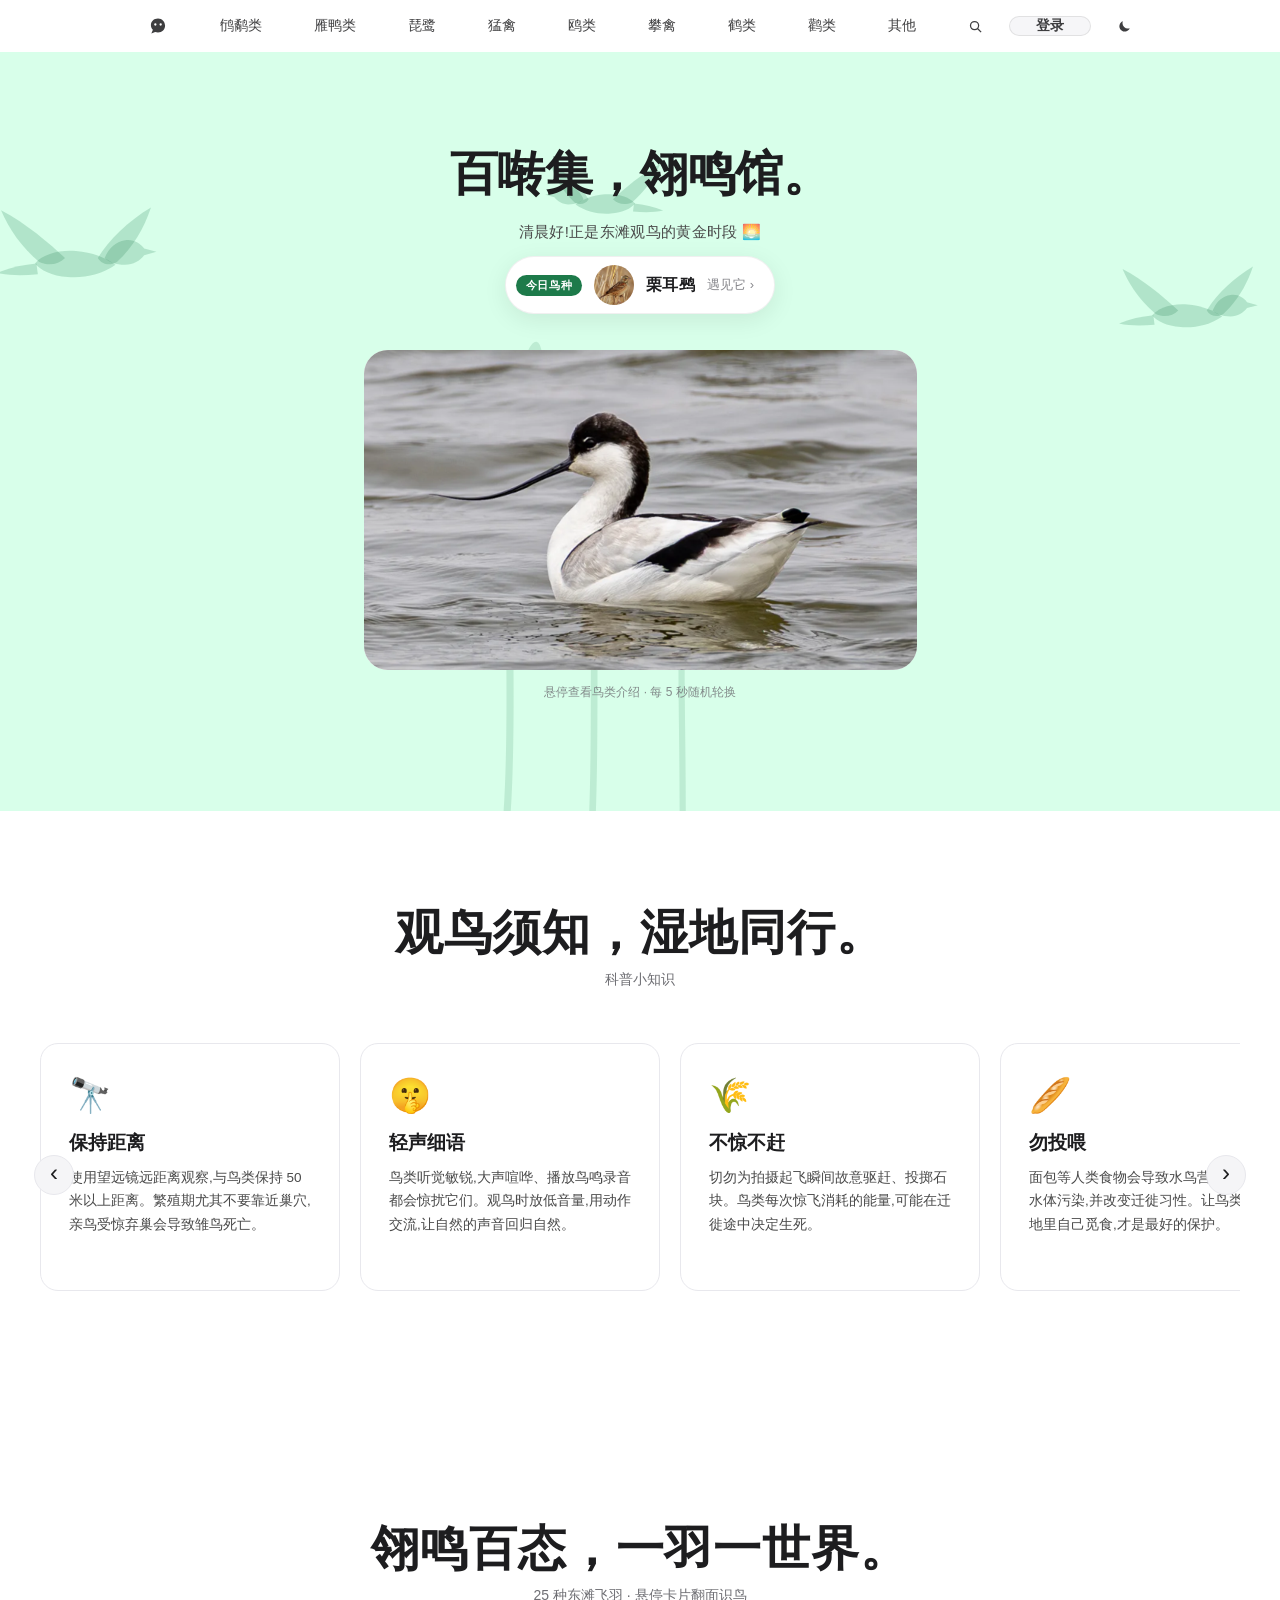
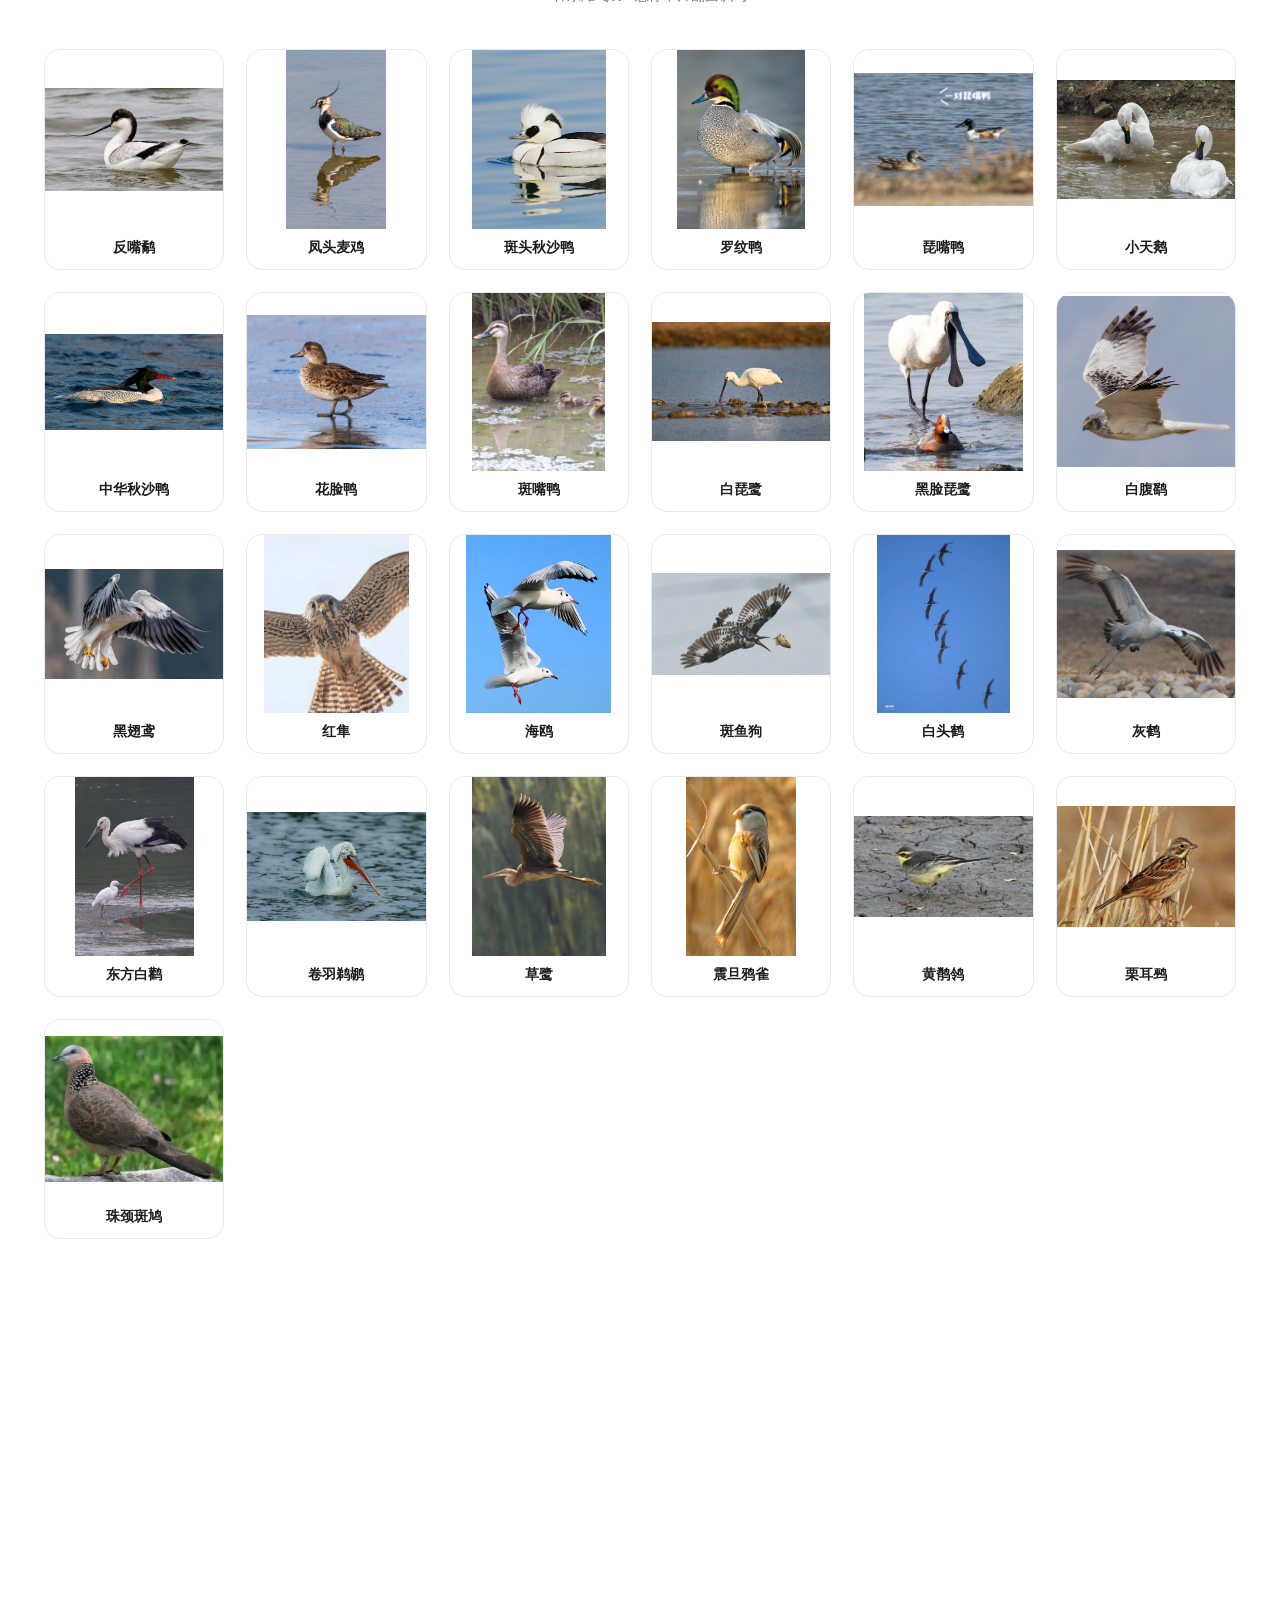
==== commit ea192d5f: "feat: 首页新增今日鸟种+时段问候横幅(日期哈希固定鸟种,零点换鸟)" ====
--- a/index.html
+++ b/index.html
@@ -210,6 +210,16 @@
             </svg>
         </div>
         <h1 class="hero-title">百啭集，翎鸣馆。</h1>
+        <!-- 时段问候 + 今日鸟种(同一天全站同一只,按日期固定) -->
+        <div class="daily-banner" id="dailyBanner" style="display:none">
+            <span class="daily-greet" id="dailyGreet"></span>
+            <a class="daily-bird" id="dailyBird" href="#">
+                <span class="daily-label">今日鸟种</span>
+                <img class="daily-thumb" id="dailyThumb" alt="" loading="lazy">
+                <span class="daily-name" id="dailyName"></span>
+                <span class="daily-go">遇见它 ›</span>
+            </a>
+        </div>
         <div class="hero-figure" id="heroFigure">
             <div class="fig-wrap" id="figWrap">
                 <img src="" alt="随机轮换的鸟类照片" class="hero-img" id="heroImg">
--- a/style.css
+++ b/style.css
@@ -549,6 +549,85 @@
     color: var(--text);
 }
 
+/* ===== 今日鸟种横幅 ===== */
+.daily-banner {
+    margin-top: 22px;
+    display: flex;
+    flex-direction: column;
+    align-items: center;
+    gap: 14px;
+    animation: dailyIn 0.8s cubic-bezier(0.34, 1.56, 0.64, 1) both;
+}
+
+@keyframes dailyIn {
+    from { opacity: 0; transform: translateY(16px) scale(0.96); }
+    to { opacity: 1; transform: translateY(0) scale(1); }
+}
+
+.daily-greet {
+    font-size: 15px;
+    color: var(--text-2, #424245);
+    letter-spacing: 0.02em;
+}
+
+.daily-bird {
+    display: inline-flex;
+    align-items: center;
+    gap: 12px;
+    background: var(--card, #fff);
+    border: 1px solid var(--nav-border, rgba(0, 0, 0, 0.06));
+    border-radius: 999px;
+    padding: 8px 20px 8px 10px;
+    text-decoration: none;
+    color: var(--text, #1d1d1f);
+    box-shadow: 0 6px 24px rgba(0, 0, 0, 0.08);
+    transition: transform 0.3s cubic-bezier(0.34, 1.56, 0.64, 1), box-shadow 0.3s ease;
+}
+
+.daily-bird:hover {
+    transform: translateY(-3px) scale(1.03);
+    box-shadow: 0 14px 36px rgba(0, 0, 0, 0.14);
+}
+
+.daily-label {
+    font-size: 11px;
+    font-weight: 700;
+    color: #fff;
+    background: var(--green, #1d7a4a);
+    border-radius: 999px;
+    padding: 3px 10px;
+    letter-spacing: 0.05em;
+}
+
+.daily-thumb {
+    width: 40px;
+    height: 40px;
+    object-fit: cover;
+    border-radius: 50%;
+    background: var(--fig-bg, #f5f5f7);
+}
+
+.daily-name {
+    font-size: 16px;
+    font-weight: 700;
+    letter-spacing: 0.02em;
+}
+
+.daily-go {
+    font-size: 13px;
+    color: var(--text-dim, #86868b);
+    transition: color 0.2s ease;
+}
+
+.daily-bird:hover .daily-go { color: var(--green, #1d7a4a); }
+
+@media (max-width: 480px) {
+    .daily-bird { gap: 8px; padding: 6px 14px 6px 8px; }
+    .daily-thumb { width: 32px; height: 32px; }
+    .daily-name { font-size: 14.5px; }
+    .daily-go { display: none; }
+}
+
 .hero-figure {
     margin-top: 36px;
     display: flex;
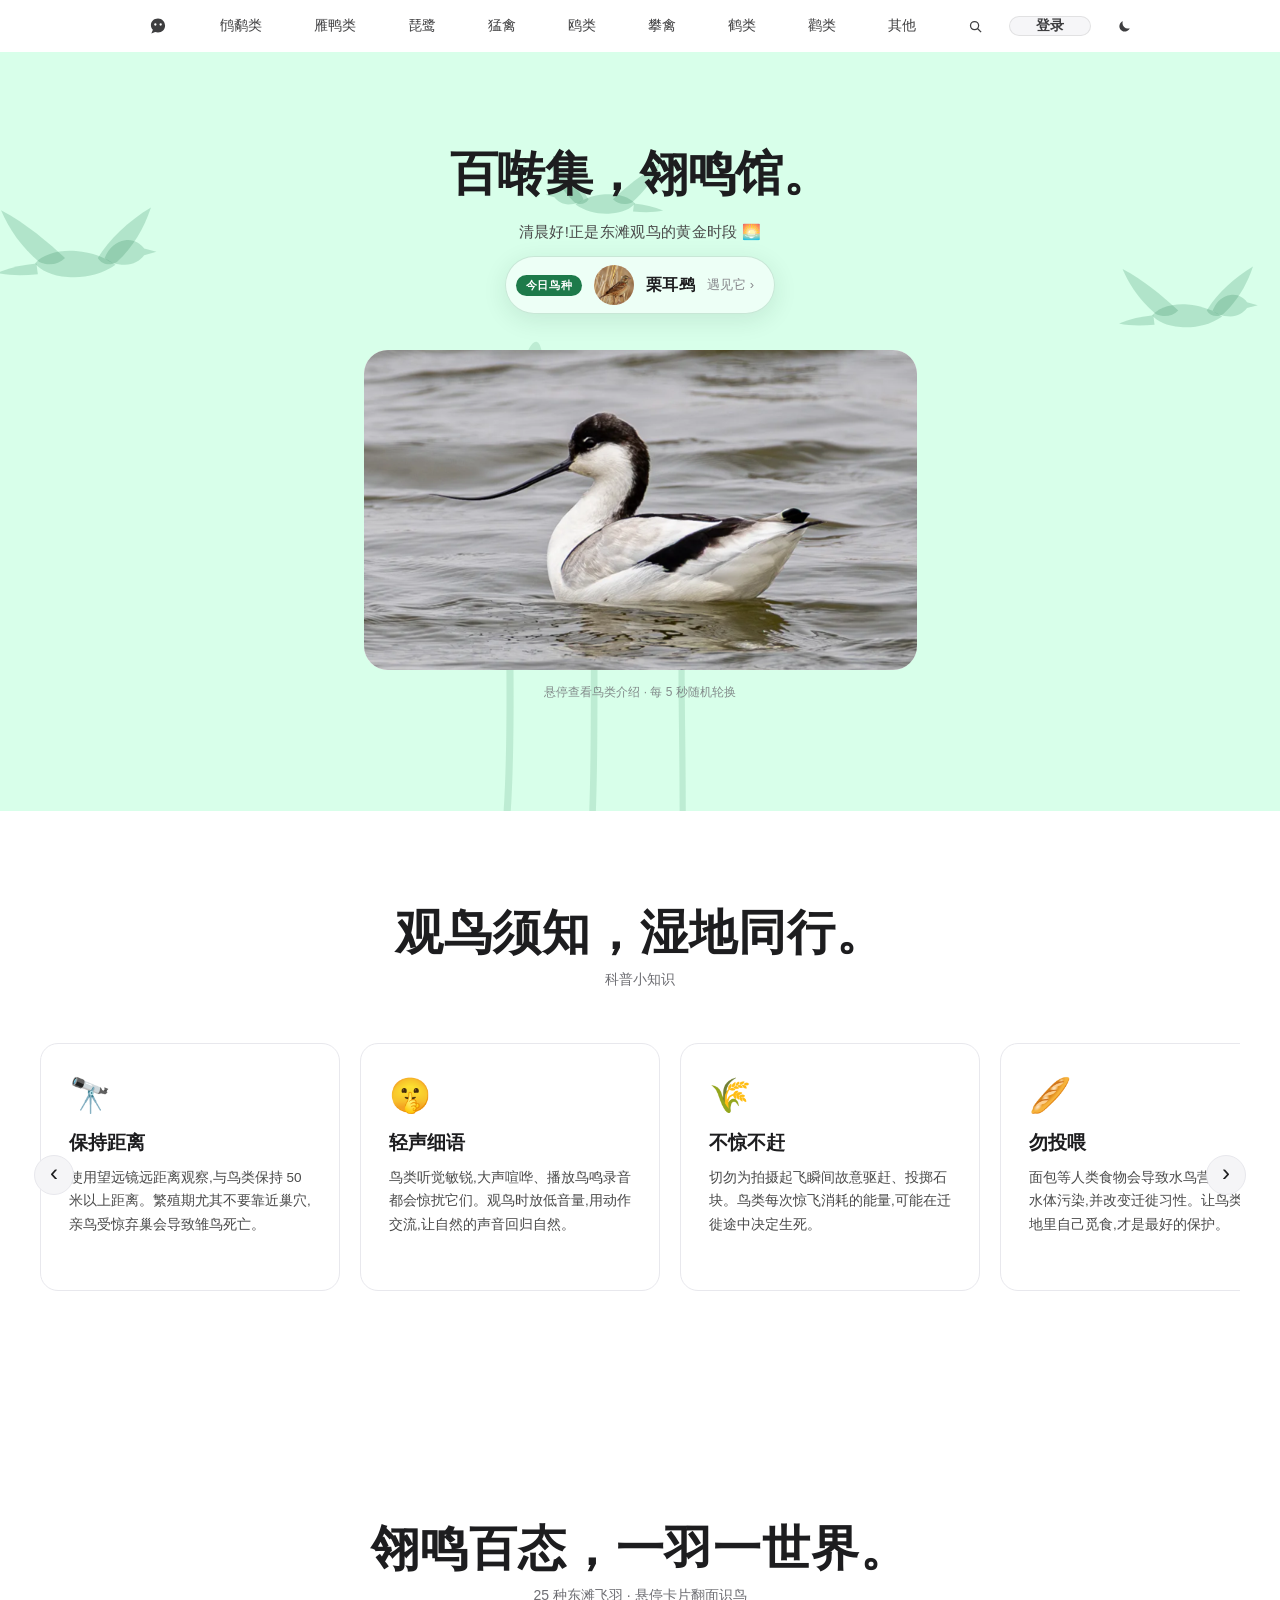
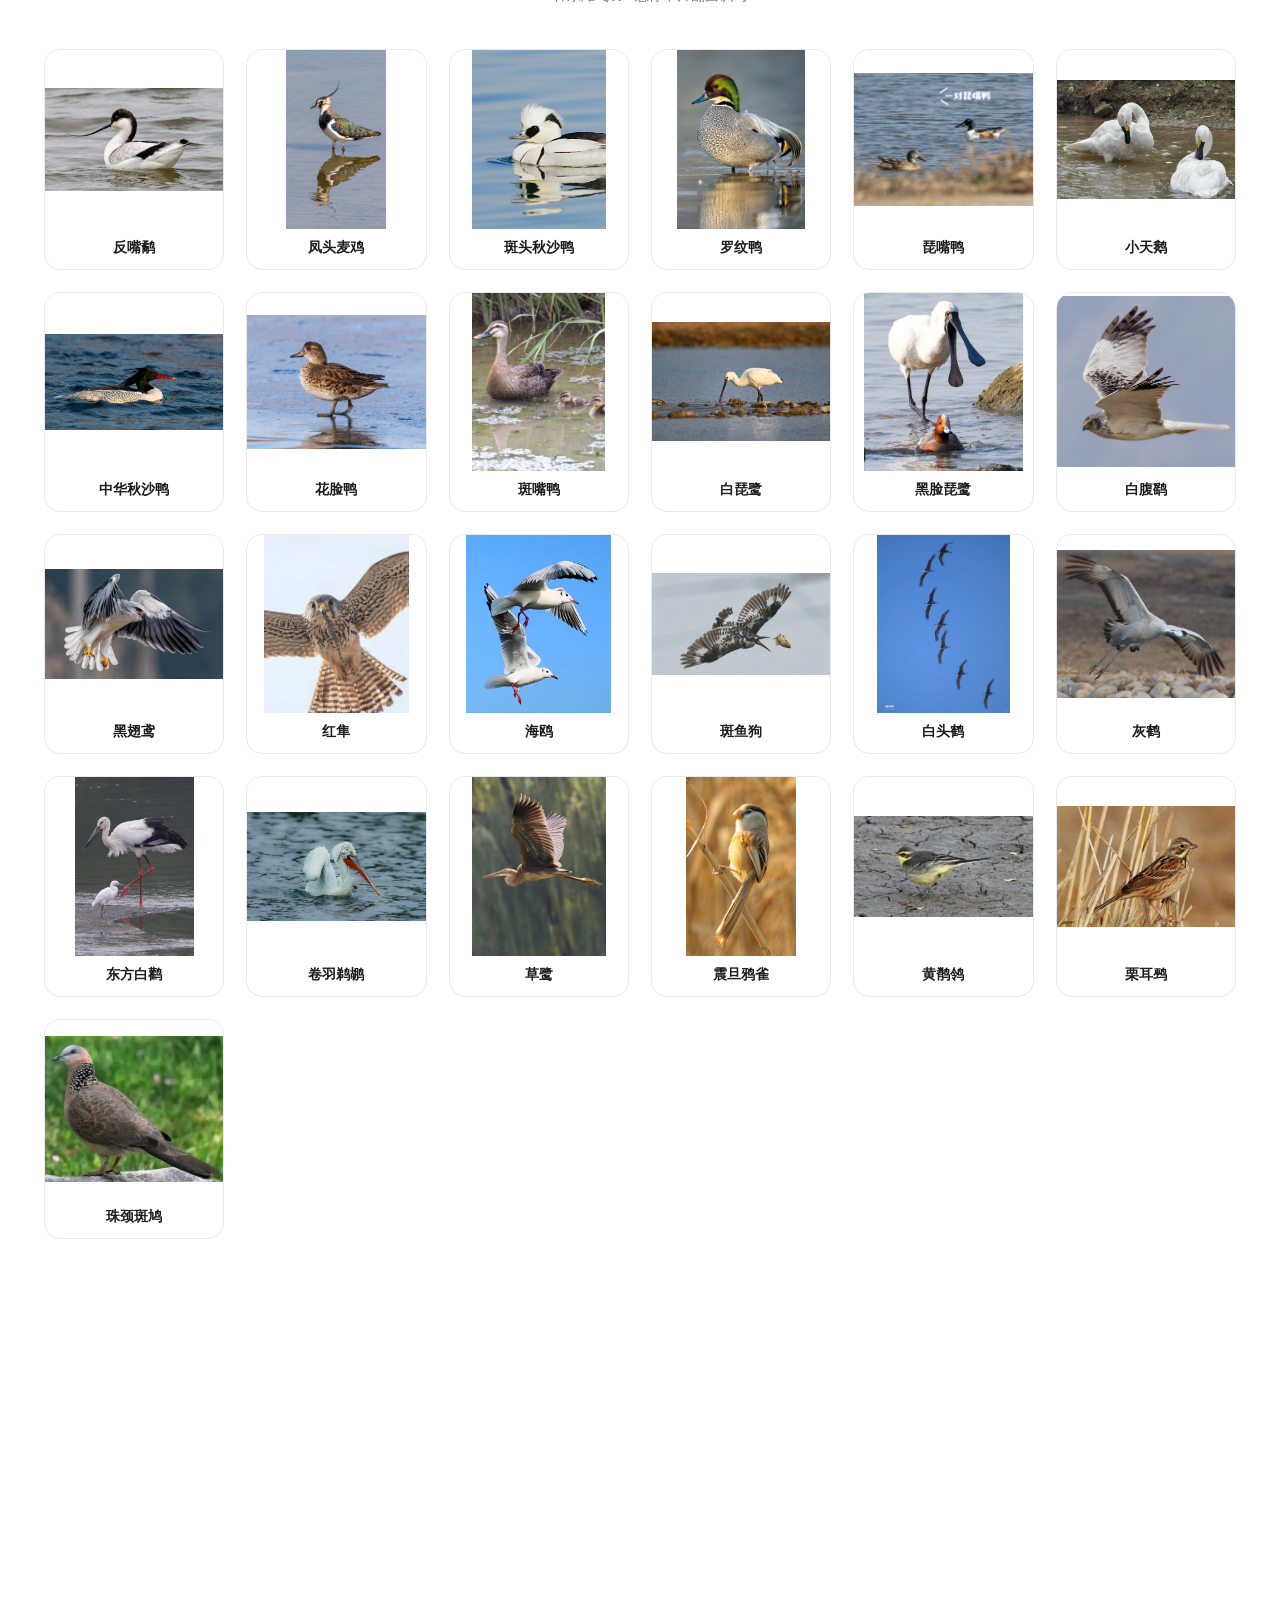
==== commit 9ab49a0e: "feat: 新增404页面/favicon四件套/OG分享卡片与description" ====
--- a/index.html
+++ b/index.html
@@ -3,8 +3,19 @@
 <head>
     <meta charset="UTF-8">
     <meta name="viewport" content="width=device-width, initial-scale=1.0">
-    <title>翎鸣馆 - 鸟类图鉴</title>
+    <title>翎鸣馆 - 崇明东滩鸟类图鉴</title>
+    <meta name="description" content="翎鸣馆——崇明东滩观鸟图鉴:25 种标志性鸟类的精美图鉴、真实鸣声聆听、观鸟礼仪指南,还有打卡集邮记录你遇见的每一只鸟。">
     <meta name="color-scheme" content="light dark">
+    <meta name="theme-color" content="#1d7a4a">
+    <link rel="icon" href="favicon.svg" type="image/svg+xml">
+    <link rel="icon" href="favicon.ico" sizes="32x32">
+    <link rel="apple-touch-icon" href="apple-touch-icon.png">
+    <meta property="og:type" content="website">
+    <meta property="og:site_name" content="翎鸣馆">
+    <meta property="og:title" content="翎鸣馆 · 崇明东滩鸟类图鉴">
+    <meta property="og:description" content="25 种东滩标志性鸟类图鉴 + 真实鸣声 + 观鸟打卡集邮,带你听懂湿地的声音。">
+    <meta property="og:image" content="https://lingmingguan.cn/assets/images/spoonbills/baipilu-1.png">
+    <meta property="og:url" content="https://lingmingguan.cn/">
     <link rel="stylesheet" href="style.css">
 </head>
 <body>
--- a/style.css
+++ b/style.css
@@ -574,14 +574,23 @@
     display: inline-flex;
     align-items: center;
     gap: 12px;
-    background: var(--card, #fff);
-    border: 1px solid var(--nav-border, rgba(0, 0, 0, 0.06));
+    /* 贴合 hero 背景的半透明表面:浅色=薄荷白,深色=墨绿玻璃 */
+    background: rgba(255, 255, 255, 0.55);
+    border: 1px solid rgba(29, 122, 74, 0.18);
     border-radius: 999px;
     padding: 8px 20px 8px 10px;
     text-decoration: none;
     color: var(--text, #1d1d1f);
-    box-shadow: 0 6px 24px rgba(0, 0, 0, 0.08);
-    transition: transform 0.3s cubic-bezier(0.34, 1.56, 0.64, 1), box-shadow 0.3s ease;
+    backdrop-filter: blur(8px);
+    -webkit-backdrop-filter: blur(8px);
+    box-shadow: 0 6px 24px rgba(18, 53, 40, 0.10);
+    transition: transform 0.3s cubic-bezier(0.34, 1.56, 0.64, 1), box-shadow 0.3s ease, background 0.3s ease;
+}
+
+body.dark .daily-bird {
+    background: rgba(94, 227, 154, 0.10);
+    border-color: rgba(94, 227, 154, 0.22);
+    box-shadow: 0 6px 24px rgba(0, 0, 0, 0.30);
 }
 
 .daily-bird:hover {
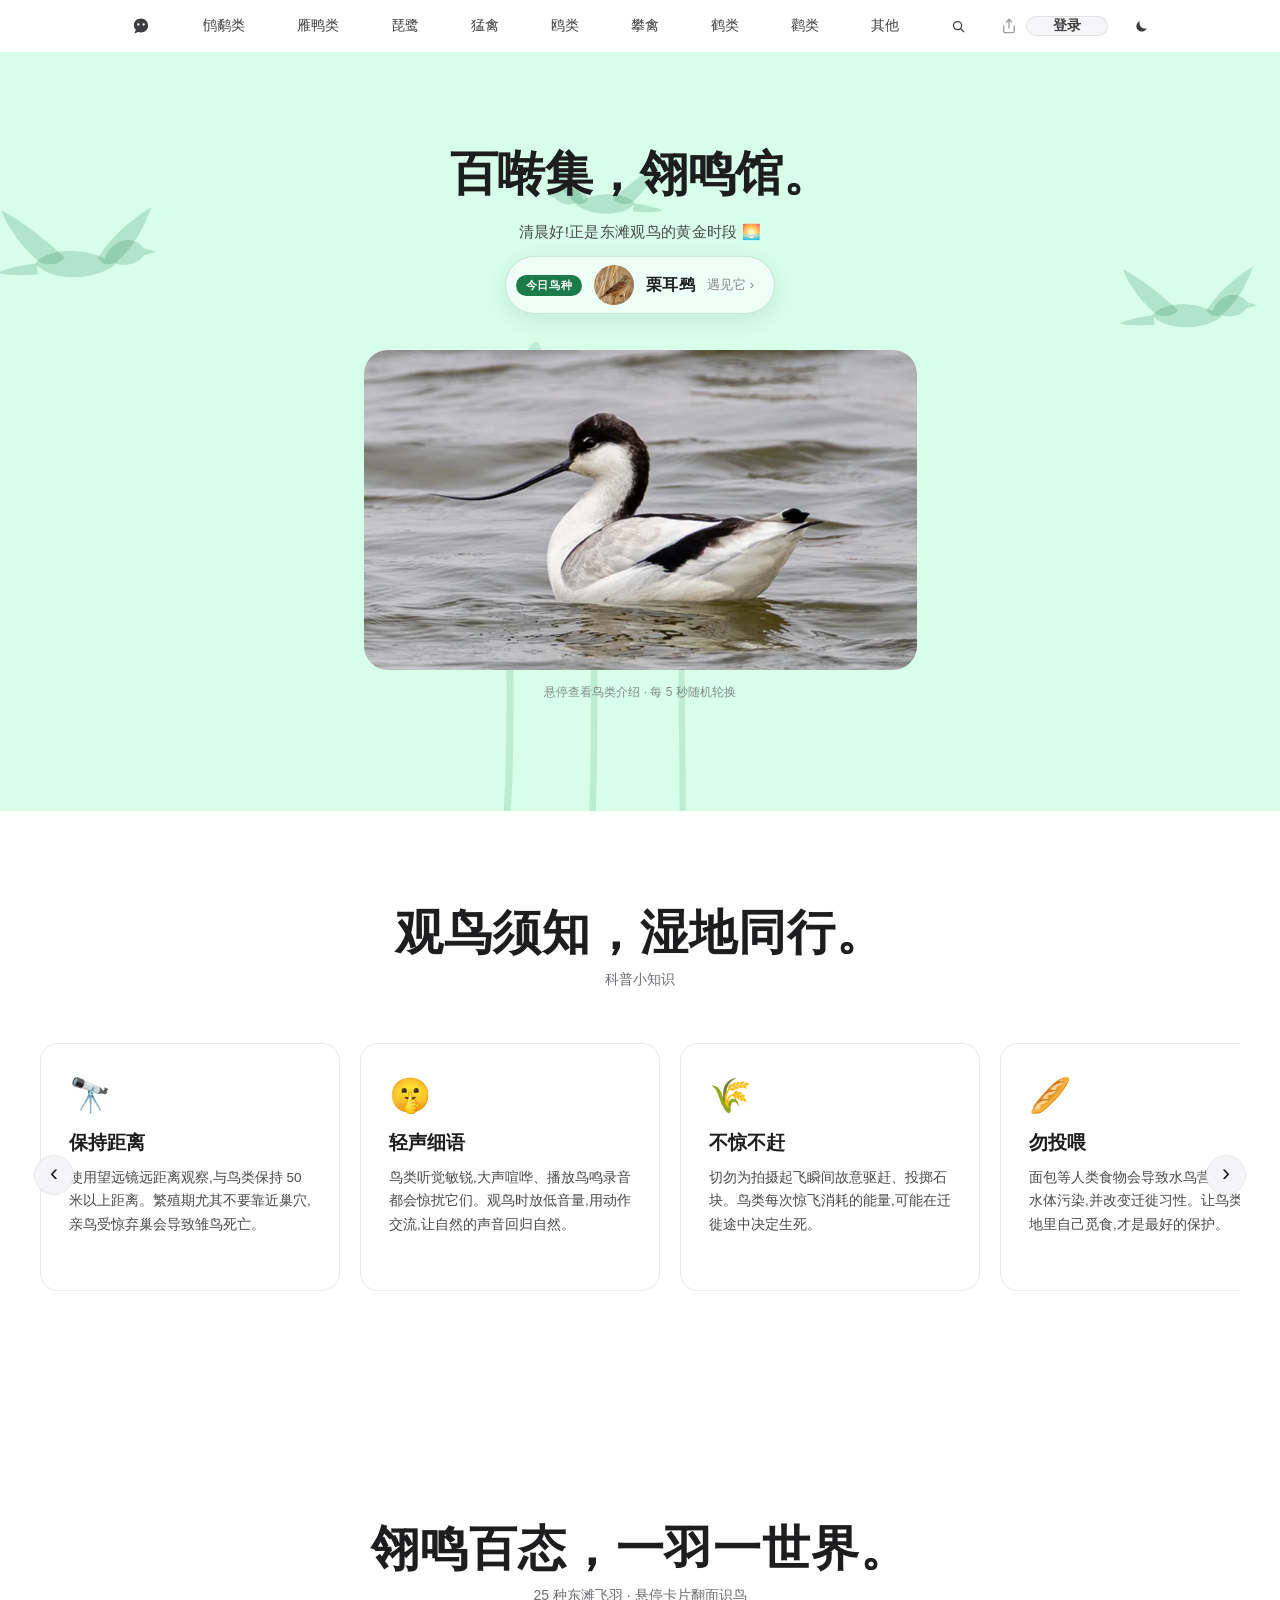
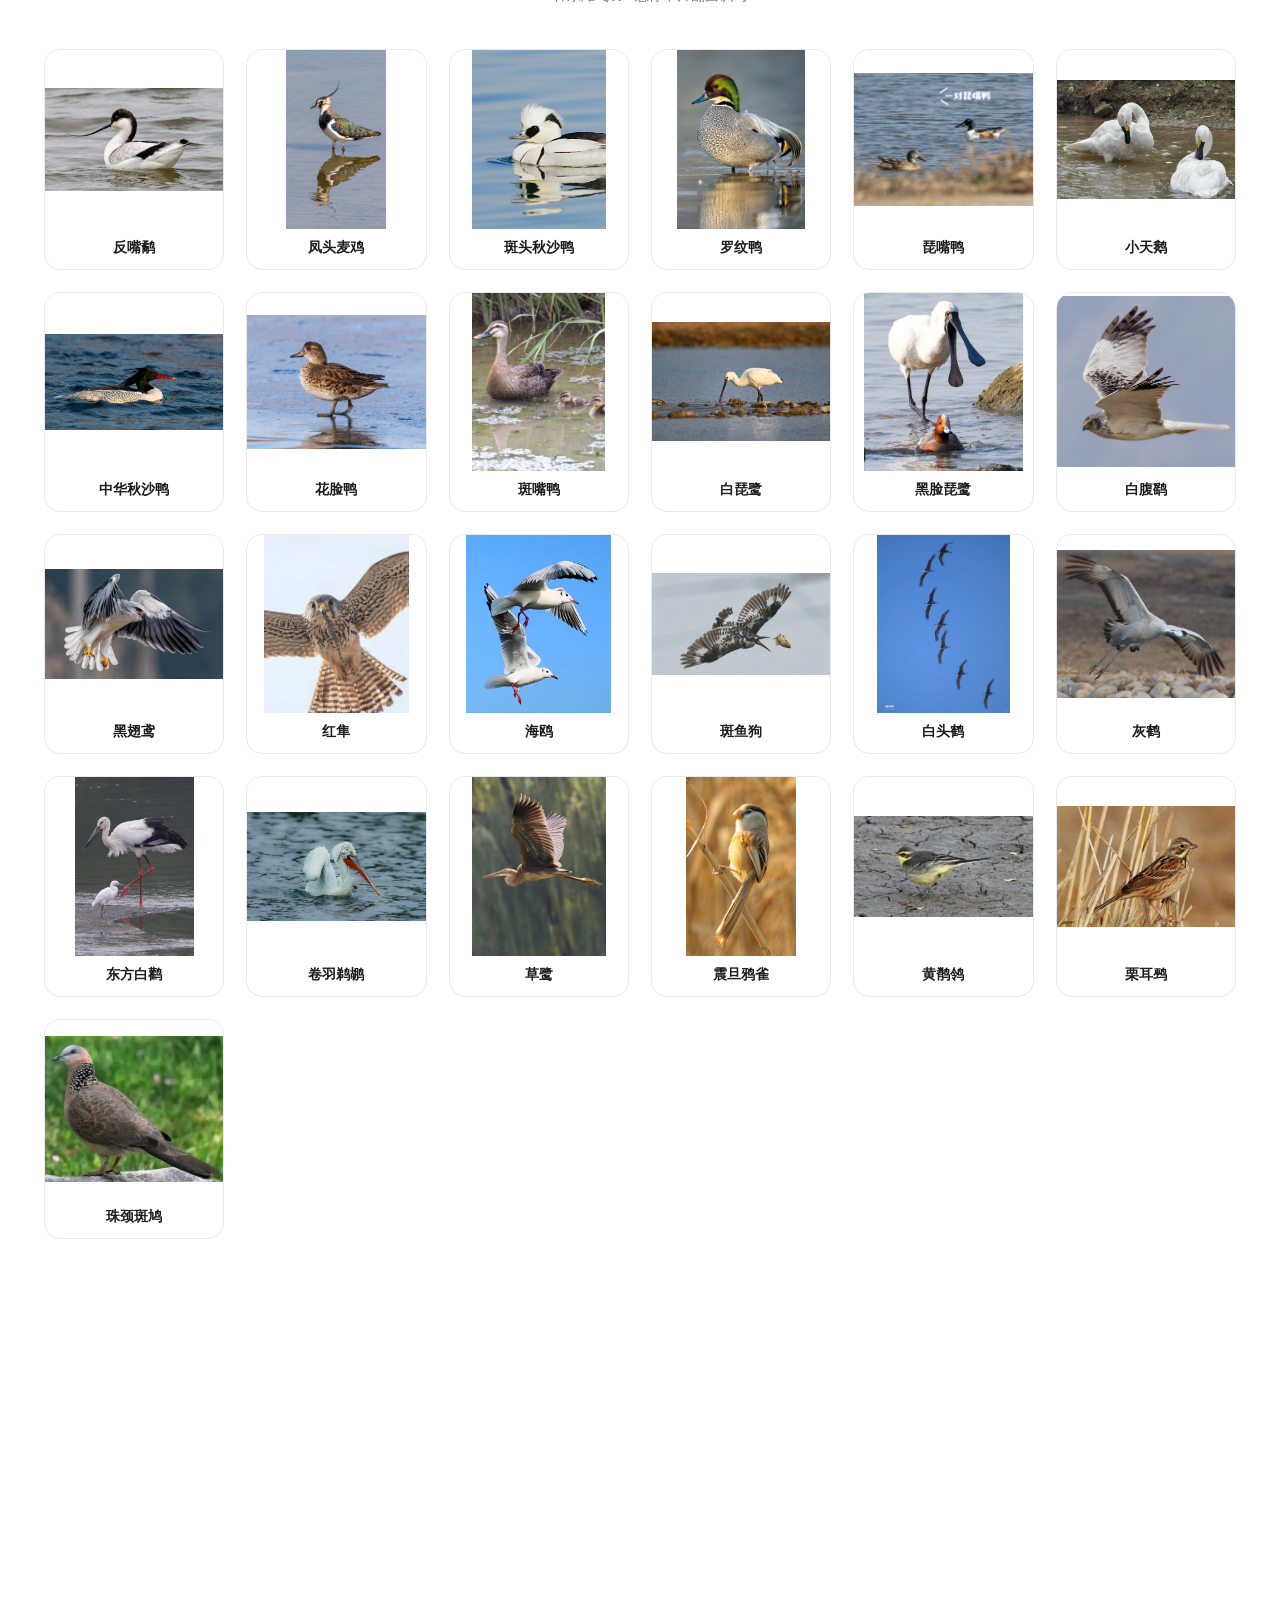
==== commit 07818d2e: "feat: 鸟种页OG服务端注入(微信/QQ爬虫可见)+导航栏低调分享按钮与成功动画" ====
--- a/index.html
+++ b/index.html
@@ -314,5 +314,6 @@
     <script src="script.js"></script>
     <script>initThemeToggle('themeToggle');</script>
     <script src="auth.js"></script>
+    <script src="share.js"></script>
 </body>
 </html>
